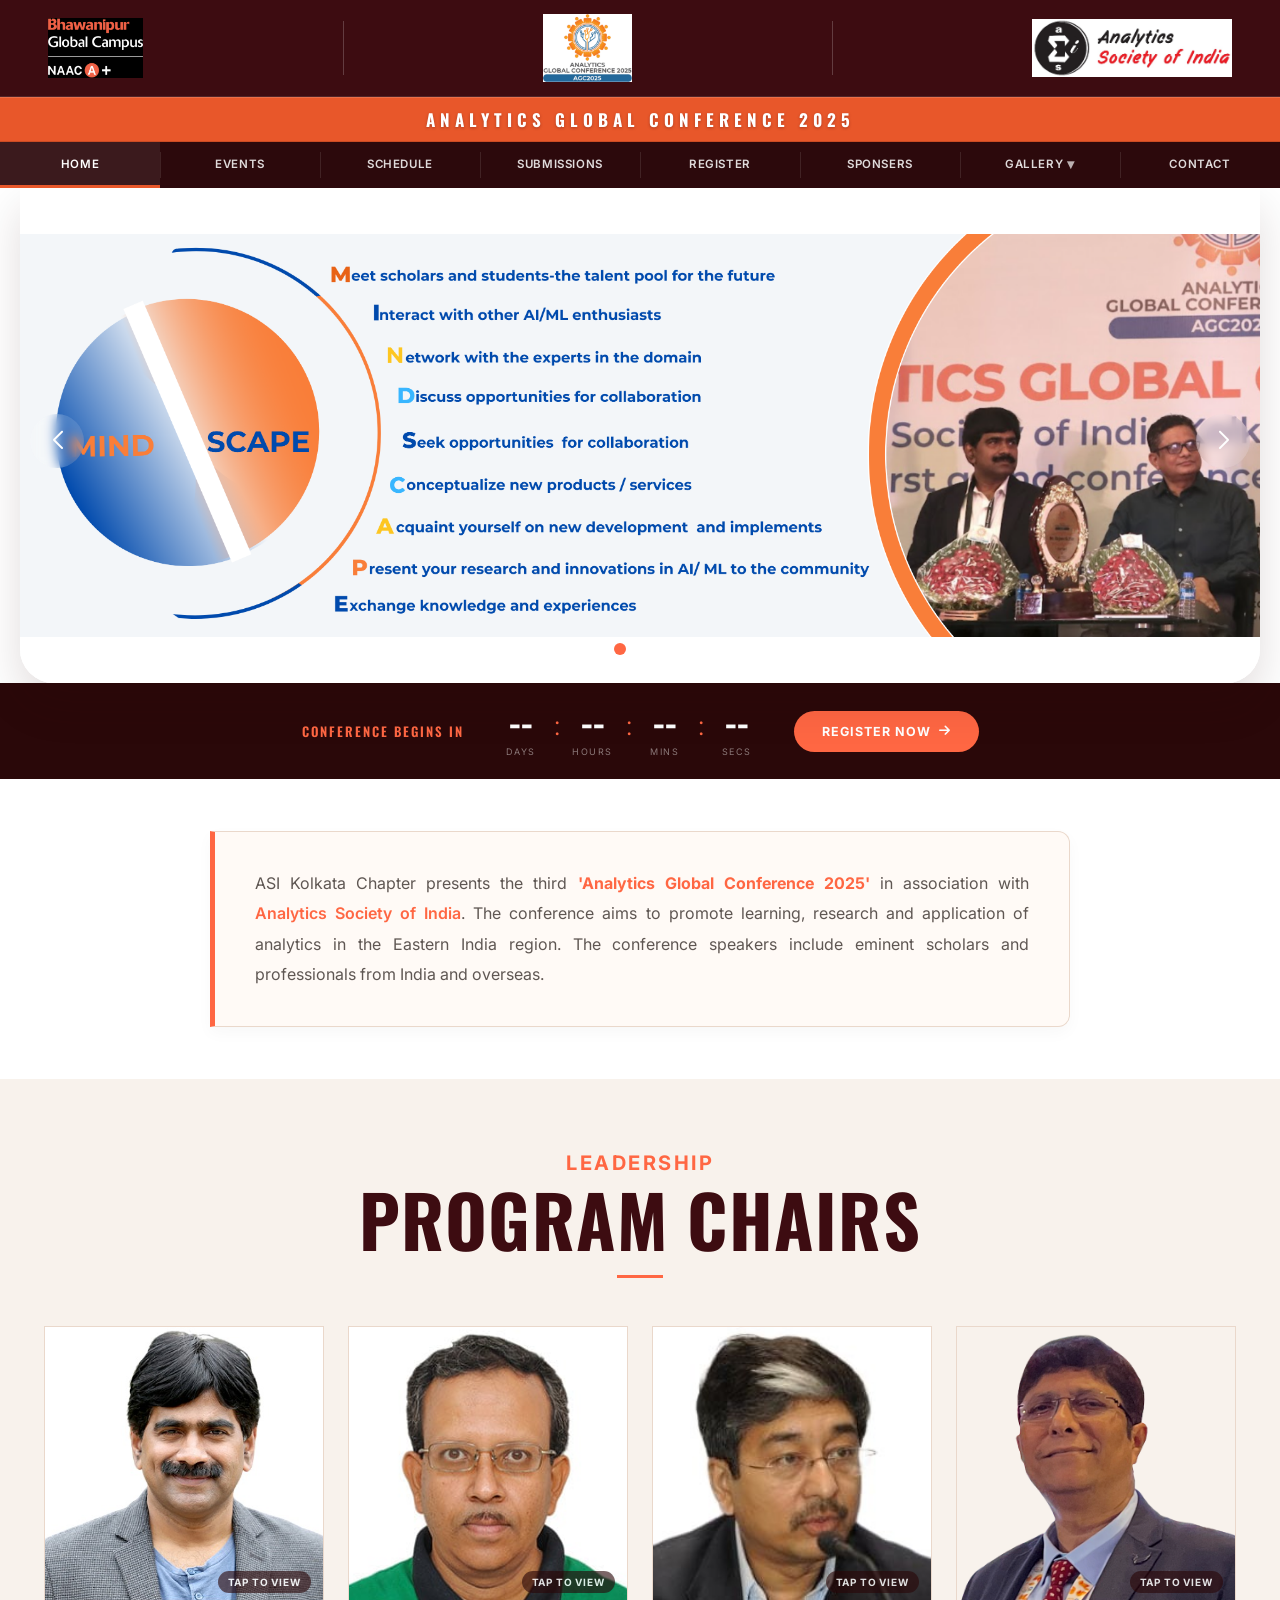
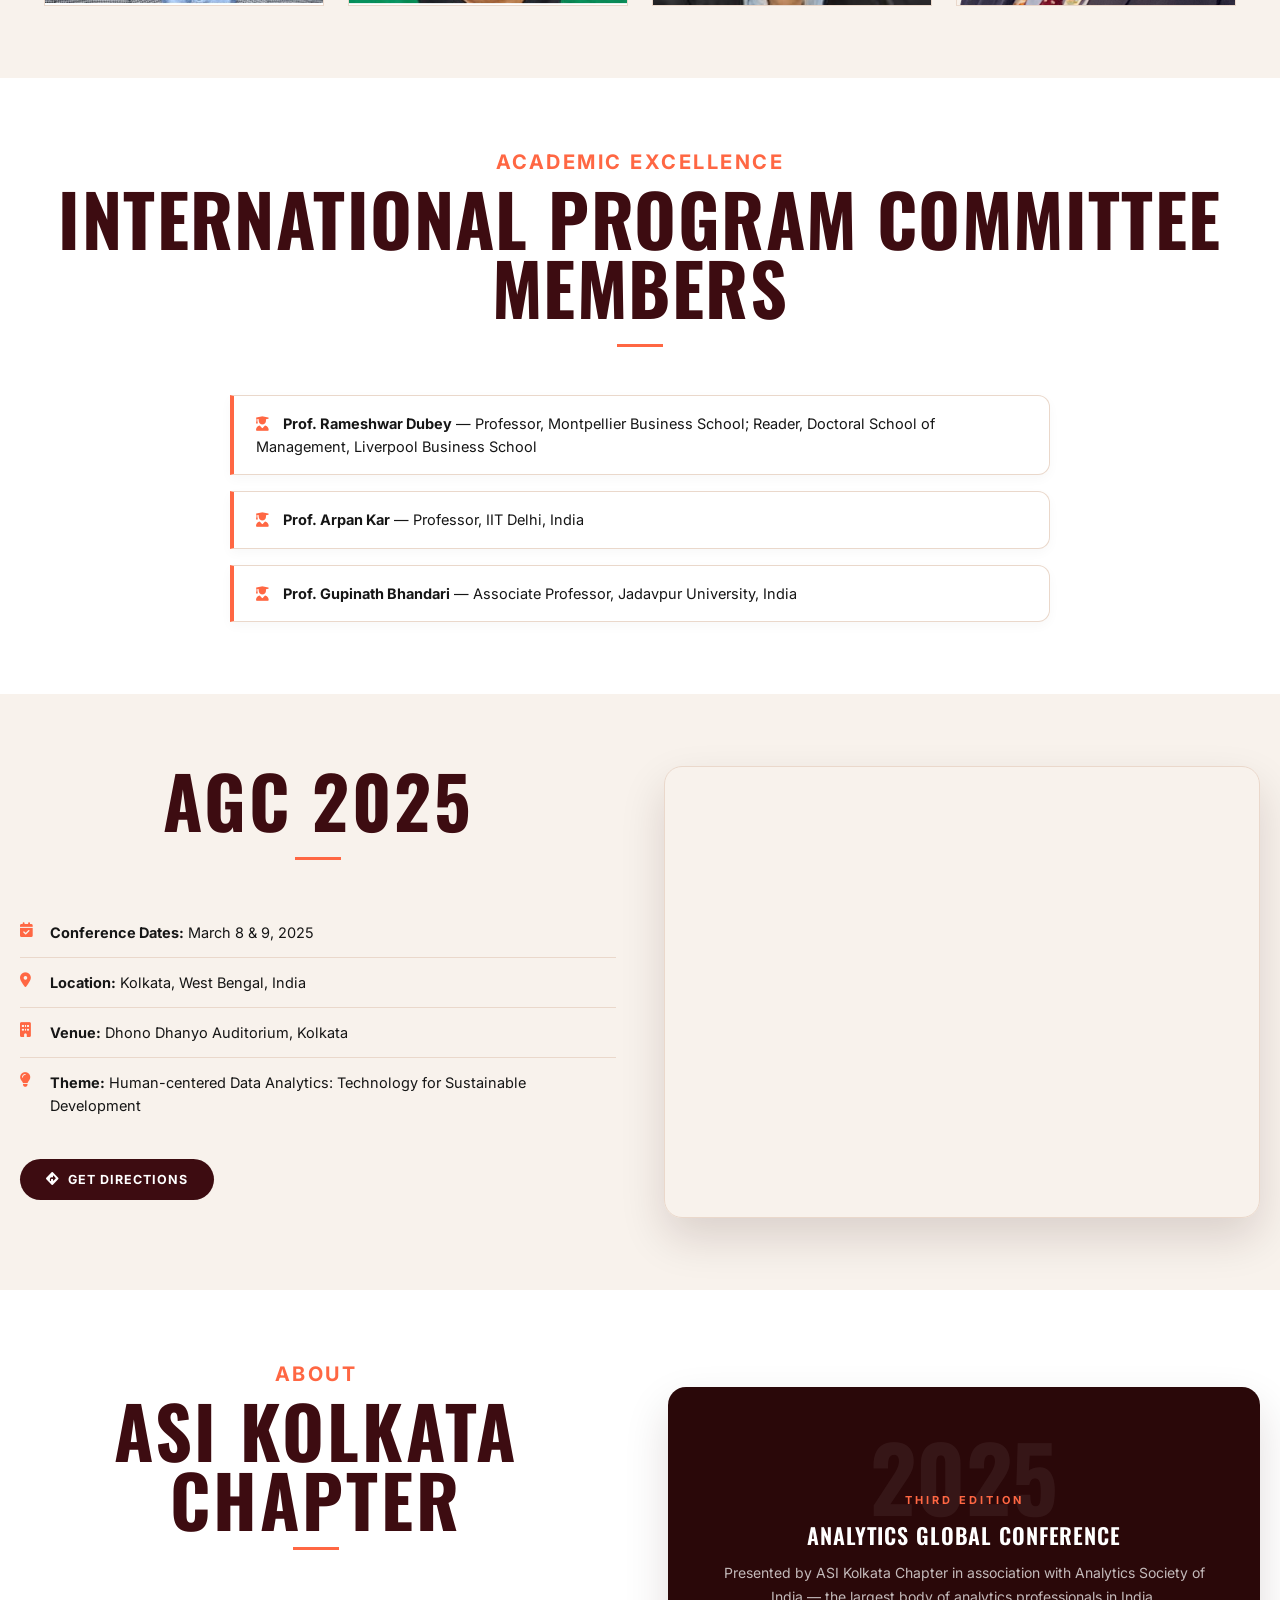
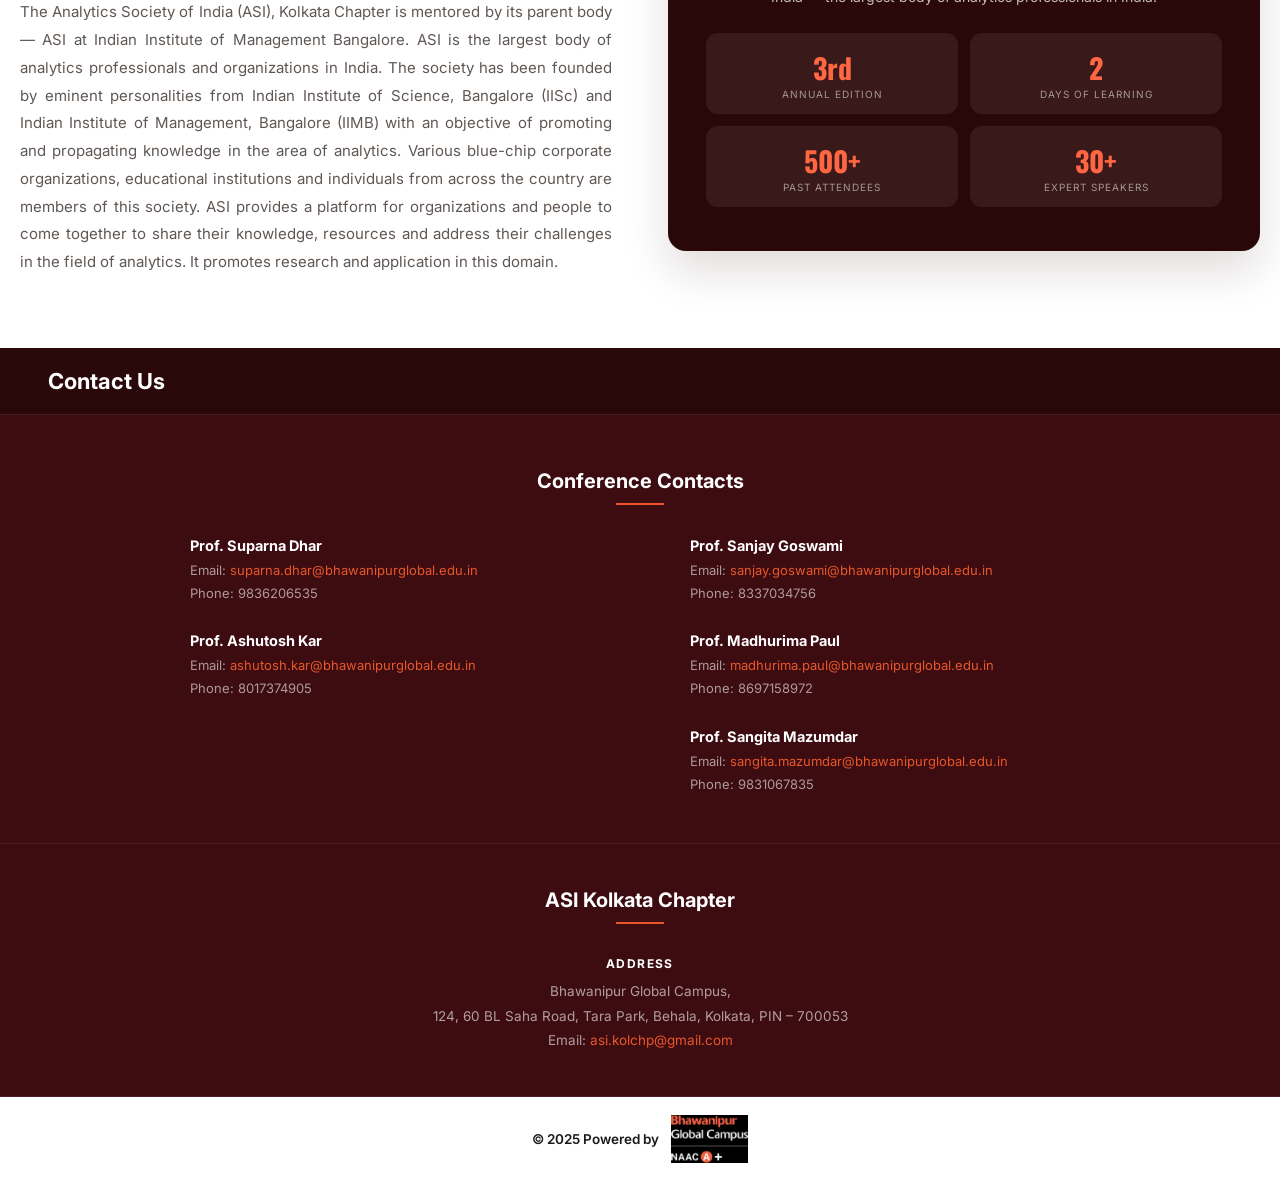
==== index.html @ 0f38cb5d "upload" ====
<!DOCTYPE html>
<html lang="en">

<head>
  <meta charset="UTF-8" />
  <meta name="viewport" content="width=device-width, initial-scale=1.0" />
  <meta name="description"
    content="Join us at the AGC 2025 conference to learn about the latest advancements in analytics and artificial intelligence, big data, machine learning and data science." />
  <meta name="keywords"
    content="AGC, agc, AGC 2025, Analytics, ASI, Big Data, Machine Learning, Data Science, predictive modelling, deep learning, natural language processing" />
  <title>ANALYTICS GLOBAL CONFERENCE 2025</title>

  <!-- Fonts: Inter + Oswald (matching Schedule page exactly) -->
  <link rel="preconnect" href="https://fonts.googleapis.com">
  <link rel="preconnect" href="https://fonts.gstatic.com" crossorigin>
  <link
    href="https://fonts.googleapis.com/css2?family=Oswald:wght@400;500;600;700&family=Inter:wght@400;500;600;700;800&display=swap"
    rel="stylesheet" />
  <link rel="stylesheet" href="https://cdnjs.cloudflare.com/ajax/libs/font-awesome/6.5.0/css/all.min.css" />

  <!-- Swiper CSS (required for banner) -->
  <link rel="stylesheet" href="https://cdn.jsdelivr.net/npm/swiper@8/swiper-bundle.min.css">

  <!-- Swiper JS (required for banner — loaded in <head> so it's ready before inline script) -->
  <script src="https://cdn.jsdelivr.net/npm/swiper@8/swiper-bundle.min.js"></script>

  <link rel="shortcut icon" href="/media/favicon.png" type="image/x-icon">
  <link rel="stylesheet" href="/css/index.css" />

</head>

<body>

  <!-- Header loaded dynamically -->
  <div id="header"></div>

  <! -- Banner loaded dynamically -->
  <div id="banner"></div>


  <!-- ══════════════ COUNTDOWN ══════════════ -->
  <div class="countdown-bar">
    <div class="container countdown-inner">
      <span class="cnt-lbl">Conference Begins In</span>
      <div class="cnt-units">
        <div class="cnt-u"><span class="cnt-n" id="cdD">--</span><span class="cnt-ul">Days</span></div>
        <span class="cnt-c">:</span>
        <div class="cnt-u"><span class="cnt-n" id="cdH">--</span><span class="cnt-ul">Hours</span></div>
        <span class="cnt-c">:</span>
        <div class="cnt-u"><span class="cnt-n" id="cdM">--</span><span class="cnt-ul">Mins</span></div>
        <span class="cnt-c">:</span>
        <div class="cnt-u"><span class="cnt-n" id="cdS">--</span><span class="cnt-ul">Secs</span></div>
      </div>
      <a href="/register.html" class="btn-fill">Register Now <i class="fas fa-arrow-right"></i></a>
    </div>
  </div>

  <!-- ══════════════ INTRO TEXT ══════════════ -->
  <section class="intro-section">
    <div class="container">
      <p class="intro-text">
        ASI Kolkata Chapter presents the third
        <b>'Analytics Global Conference 2025'</b> in association with
        <a href="https://asikol.nshm.com/">Analytics Society of India</a>.
        The conference aims to promote learning, research and application of analytics in the Eastern India region.
        The conference speakers include eminent scholars and professionals from India and overseas.
      </p>
    </div>
  </section>

  <!-- ══════════════ PROGRAM CHAIRS ══════════════ -->
  <section class="section section-alt">
    <div class="container">
      <div class="sec-hd" style="text-align: center;">
        <span class="kicker">Leadership</span>
        <h2 class="sec-title">Program Chairs</h2>
        <div class="sec-rule" style="position: center;"></div>
      </div>
      <div class="chairs-grid">


        <!-- Card 1 -->
        <div class="chair-card" onclick="this.classList.toggle('flipped')">
          <div class="chair-inner">
            <div class="chair-front">
              <img src="/media/profdinesh.jpg" alt="Prof. Dinesh Kumar"
                onerror="this.style.display='none';this.nextElementSibling.style.display='flex';">
              <div class="chair-ph" style="display:none;"><i class="fas fa-user-tie"></i></div>
              <span class="flip-hint">Tap to view</span>
            </div>
            <div class="chair-back">
              <div class="chair-icon"><i class="fas fa-user-tie"></i></div>
              <h4>Prof. Dinesh Kumar</h4>
              <div class="chair-divider"></div>
              <p>Professor, Decision Sciences<br>Dean, Faculty<br>Chairperson, Data Centre and Analytics Lab<br>IIM Bangalore</p>
            </div>
          </div>
        </div>

        <!-- Card 2 -->
        <div class="chair-card" onclick="this.classList.toggle('flipped')">
          <div class="chair-inner">
            <div class="chair-front">
              <img src="/media/indranil.png" alt="Prof. Indranil Bose"
                onerror="this.style.display='none';this.nextElementSibling.style.display='flex';">
              <div class="chair-ph" style="display:none;"><i class="fas fa-user-tie"></i></div>
              <span class="flip-hint">Tap to view</span>
            </div>
            <div class="chair-back">
              <div class="chair-icon"><i class="fas fa-user-tie"></i></div>
              <h4>Prof. Indranil Bose</h4>
              <div class="chair-divider"></div>
              <p>Distinguished Professor<br>NEOMA Business School, France</p>
            </div>
          </div>
        </div>

        <!-- Card 3 -->
        <div class="chair-card" onclick="this.classList.toggle('flipped')">
          <div class="chair-inner">
            <div class="chair-front">
              <img src="/media/ambarish.jpg" alt="Mr. Ambarish Dasgupta"
                onerror="this.style.display='none';this.nextElementSibling.style.display='flex';">
              <div class="chair-ph" style="display:none;"><i class="fas fa-user-tie"></i></div>
              <span class="flip-hint">Tap to view</span>
            </div>
            <div class="chair-back">
              <div class="chair-icon"><i class="fas fa-user-tie"></i></div>
              <h4>Mr. Ambarish Dasgupta</h4>
              <div class="chair-divider"></div>
              <p>Senior Partner<br>Intueri Consulting LLP., Protiviti Global</p>
            </div>
          </div>
        </div>

        <!-- Card 4 -->
        <div class="chair-card" onclick="this.classList.toggle('flipped')">
          <div class="chair-inner">
            <div class="chair-front">
              <img src="/media/Deepankar Sinha.png" alt="Prof. Deepankar Sinha"
                onerror="this.style.display='none';this.nextElementSibling.style.display='flex';">
              <div class="chair-ph" style="display:none;"><i class="fas fa-user-tie"></i></div>
              <span class="flip-hint">Tap to view</span>
            </div>
            <div class="chair-back">
              <div class="chair-icon"><i class="fas fa-user-tie"></i></div>
              <h4>Prof. Deepankar Sinha</h4>
              <div class="chair-divider"></div>
              <p>Professor &amp; Head – Research Division<br>IIFT Kolkata</p>
            </div>
          </div>
        </div>

      </div>
    </div>
  </section>

  <!-- ══════════════ INTERNATIONAL PROGRAM COMMITTEE ══════════════ -->
  <section class="section">
    <div class="container">
      <div class="sec-hd">
        <span class="kicker">Academic Excellence</span>
        <h2 class="sec-title">International Program Committee Members</h2>
        <div class="sec-rule"></div>
      </div>
      <ul class="ipc-list">
        <li>
          <i class="fas fa-user-graduate"></i>
          <strong>Prof. Rameshwar Dubey</strong> — Professor, Montpellier Business School; Reader, Doctoral School of Management, Liverpool Business School
        </li>
        <li>
          <i class="fas fa-user-graduate"></i>
          <strong>Prof. Arpan Kar</strong> — Professor, IIT Delhi, India
        </li>
        <li>
          <i class="fas fa-user-graduate"></i>
          <strong>Prof. Gupinath Bhandari</strong> — Associate Professor, Jadavpur University, India
        </li>
      </ul>
    </div>
  </section>

  <!-- ══════════════ MAP + CONFERENCE INFO ══════════════ -->
  <section class="section section-alt">
    <div class="container">
      <div class="map-grid">

        <div class="conf-info">
  <div class="sec-hd" style="text-align: center;"> <!-- Added alignment to keep it consistent with your layout -->
    <h2 class="sec-title">AGC 2025</h2>
    <div class="sec-rule" style="position: center;"></div>
  </div>
          <ul class="conf-list">
            <li><i class="fas fa-calendar-check"></i><span><strong>Conference Dates:</strong> March 8 &amp; 9,
                2025</span></li>
            <li><i class="fas fa-map-marker-alt"></i><span><strong>Location:</strong> Kolkata, West Bengal, India</span>
            </li>
            <li><i class="fas fa-building"></i><span><strong>Venue:</strong> Dhono Dhanyo Auditorium, Kolkata</span>
            </li>
            <li><i class="fas fa-lightbulb"></i><span><strong>Theme:</strong> Human-centered Data Analytics: Technology for Sustainable Development</span></li>
          </ul>
          <a href="https://maps.app.goo.gl/ASrFbNMYp3K8jHWT7" target="_blank" class="btn-dir">
            <i class="fas fa-directions"></i> Get Directions
          </a>
        </div>

        <div class="map-embed">
          <iframe
            src="https://www.google.com/maps/embed?pb=!1m18!1m12!1m3!1d3685.30360631617!2d88.33672057501474!3d22.530296934519924!2m3!1f0!2f0!3f0!3m2!1i1024!2i768!4f13.1!3m3!1m2!1s0x3a027746475abbcd%3A0x97ab4cf0c716e313!2sDhono%20Dhanyo%20Auditorium!5e0!3m2!1sen!2sin!4v1737828121809!5m2!1sen!2sin"
            allowfullscreen="" loading="lazy" referrerpolicy="no-referrer-when-downgrade"></iframe>
        </div>

      </div>
    </div>
  </section>

  <!-- ══════════════ ABOUT ASI KOLKATA CHAPTER ══════════════ -->
  <section class="section">
    <div class="container">
      <div class="about-grid">

        <div class="about-txt">
          <div class="sec-hd" style="text-align: center;">
  <span class="kicker">About</span>
  <h2 class="sec-title">ASI Kolkata Chapter</h2>
  <div class="sec-rule" style="position: center;"></div>
</div>
          <p>
            The Analytics Society of India (ASI), Kolkata Chapter is mentored by its parent body — ASI at Indian
            Institute of Management Bangalore. ASI is the largest body of analytics professionals and organizations
            in India. The society has been founded by eminent personalities from Indian Institute of Science,
            Bangalore (IISc) and Indian Institute of Management, Bangalore (IIMB) with an objective of promoting
            and propagating knowledge in the area of analytics. Various blue-chip corporate organizations,
            educational institutions and individuals from across the country are members of this society. ASI
            provides a platform for organizations and people to come together to share their knowledge, resources
            and address their challenges in the field of analytics. It promotes research and application in
            this domain.
          </p>
        </div>

        <div class="about-visual">
          <div class="av-year">2025</div>
          <span class="av-tag">Third Edition</span>
          <h3>Analytics Global Conference</h3>
          <p>Presented by ASI Kolkata Chapter in association with Analytics Society of India — the largest body of
            analytics professionals in India.</p>
          <div class="stats2">
            <div class="stat">
              <div class="sn">3rd</div>
              <div class="sl">Annual Edition</div>
            </div>
            <div class="stat">
              <div class="sn">2</div>
              <div class="sl">Days of Learning</div>
            </div>
            <div class="stat">
              <div class="sn">500+</div>
              <div class="sl">Past Attendees</div>
            </div>
            <div class="stat">
              <div class="sn">30+</div>
              <div class="sl">Expert Speakers</div>
            </div>
          </div>
        </div>

      </div>
    </div>
  </section>

  <!-- Footer loaded dynamically -->
  <div id="footer"></div>

  <!-- ══════════════ JS ══════════════ -->
  <script src="/js/loadcomponent.js"></script>
  <script src="/js/index.js"></script>

</body>

</html>
---- css/index.css ----
/* ═══════════════════════════════════════
       DESIGN TOKENS — identical to schedule.css
    ═══════════════════════════════════════ */
    :root {
      --bgc-maroon: #3d0c11;
      --bgc-maroon-dark: #2a0809;
      --bgc-maroon-mid: #56111a;
      --bgc-orange: #ff6743;
      --bgc-orange-dark: #eb5731;
      --bgc-cream: #f8f2ec;
      --bgc-surface: #fffaf6;
      --bgc-border: #ead8cb;
      --text-main: #161616;
      --text-soft: #5f5753;
      --shadow-soft: 0 20px 45px rgba(42, 8, 9, 0.14);
      --radius-lg: 28px;
      --radius-md: 18px;
      --radius-sm: 12px;
      --container: 1240px;
    }

    /* ═══════════════════════════════════════
       RESET / BASE
    ═══════════════════════════════════════ */
    *,
    *::before,
    *::after {
      margin: 0;
      padding: 0;
      box-sizing: border-box;
    }

    html {
      scroll-behavior: smooth;
    }

    body {
      font-family: 'Inter', sans-serif;
      color: var(--text-main);
      background:
        radial-gradient(circle at top left, rgba(255, 103, 67, 0.08), transparent 24%),
        linear-gradient(180deg, #fff 0%, #fffaf6 100%);
      overflow-x: hidden;
    }

    img {
      max-width: 100%;
      display: block;
    }

    a {
      text-decoration: none;
      color: inherit;
    }

    /* ═══════════════════════════════════════
       LAYOUT
    ═══════════════════════════════════════ */
    .container {
      width: min(100% - 32px, var(--container));
      margin: 0 auto;
    }

    /* Section wrapper */
    .section {
      padding: 72px 0;
    }

    .section-alt {
      background: var(--bgc-cream);
    }

    /* Section header (matches schedule "venue-header-box" spirit) */
    .sec-hd {
      text-align: center;
      margin-bottom: 48px;
    }

    .kicker {
      display: inline-block;
      font-size: 20px;
      font-weight: 700;
      font-family: 'Inter', sans-serif;
      text-transform: uppercase;
      letter-spacing: 2.5px;
      color: var(--bgc-orange);
      margin-bottom: 10px;
    }

    .sec-title {
  font-family: 'Oswald', sans-serif;
  font-size: clamp(2.8rem, 5.6vw, 5rem);
  font-weight: 700;
  color: var(--bgc-maroon);
  text-transform: uppercase;
  letter-spacing: 0.02em;
  line-height: 0.96;
  margin-bottom: 22px;
}


    .sec-rule {
      width: 46px;
      height: 3px;
      background: var(--bgc-orange);
      margin: 0 auto 16px;
    }

    .sec-desc {
      font-size: 15.5px;
      color: var(--text-soft);
      max-width: 660px;
      margin: 0 auto;
      line-height: 1.75;
    }

    /* ═══════════════════════════════════════
       HERO SLIDER
    ═══════════════════════════════════════ */
    .hero-section {
      position: relative;
      overflow: hidden;
    }

    .slides-wrap {
      display: flex;
      transition: transform .65s cubic-bezier(.4, 0, .2, 1);
    }

    .slide {
      min-width: 100%;
      position: relative;
      overflow: hidden;
    }

    .slide img.slide-img {
      width: 100%;
      height: auto;
      aspect-ratio: 16 / 7;
      object-fit: contain;
      background: #000;
      display: block;
    }

    .sl-btn {
      position: absolute;
      top: 50%;
      transform: translateY(-50%);
      background: rgba(42, 8, 9, .80);
      color: #fff;
      border: none;
      width: 48px;
      height: 48px;
      font-size: 18px;
      cursor: pointer;
      z-index: 10;
      transition: background .18s;
      display: flex;
      align-items: center;
      justify-content: center;
      border-radius: 6px;
    }

    .sl-btn:hover {
      background: var(--bgc-orange);
    }

    .sl-btn.prev {
      left: 20px;
    }

    .sl-btn.next {
      right: 20px;
    }

    .sl-dots {
      position: absolute;
      bottom: 18px;
      left: 50%;
      transform: translateX(-50%);
      display: flex;
      gap: 8px;
      z-index: 5;
    }

    .dot {
      width: 8px;
      height: 8px;
      background: rgba(255, 255, 255, .42);
      cursor: pointer;
      transition: background .2s, width .25s;
      border-radius: 99px;
    }

    .dot.active {
      background: var(--bgc-orange);
      width: 24px;
    }

    /* ═══════════════════════════════════════
       COUNTDOWN BAR
    ═══════════════════════════════════════ */
    .countdown-bar {
      background: var(--bgc-maroon-dark);
      padding: 20px 0;
    }

    .countdown-inner {
      display: flex;
      align-items: center;
      justify-content: center;
      gap: 28px;
      flex-wrap: wrap;
    }

    .cnt-lbl {
      font-family: 'Oswald', sans-serif;
      font-size: 13px;
      font-weight: 600;
      text-transform: uppercase;
      letter-spacing: 2px;
      color: var(--bgc-orange);
    }

    .cnt-units {
      display: flex;
      align-items: center;
      gap: 4px;
    }

    .cnt-u {
      text-align: center;
      min-width: 58px;
    }

    .cnt-n {
      display: block;
      font-family: 'Oswald', sans-serif;
      font-size: 36px;
      font-weight: 700;
      color: #fff;
      line-height: 1;
    }

    .cnt-ul {
      font-size: 9px;
      text-transform: uppercase;
      letter-spacing: 1.5px;
      color: rgba(255, 255, 255, .45);
    }

    .cnt-c {
      font-size: 28px;
      color: var(--bgc-orange);
      font-weight: 300;
      padding-bottom: 12px;
    }

    .btn-fill {
      background: var(--bgc-orange);
      color: #fff;
      padding: 13px 28px;
      font-family: 'Inter', sans-serif;
      font-size: 12.5px;
      font-weight: 700;
      text-transform: uppercase;
      letter-spacing: 1px;
      display: inline-flex;
      align-items: center;
      gap: 8px;
      border-radius: 99px;
      transition: background .2s, transform .2s;
    }

    .btn-fill:hover {
      background: var(--bgc-orange-dark);
      transform: translateY(-2px);
    }

    /* ═══════════════════════════════════════
       INTRO TEXT
    ═══════════════════════════════════════ */
    .intro-section {
      padding: 52px 0;
    }

    .intro-text {
      font-size: 16px;
      color: var(--text-soft);
      line-height: 1.9;
      text-align: justify;
      max-width: 860px;
      margin: 0 auto;
      padding: 36px 40px;
      background: var(--bgc-surface);
      border: 1px solid var(--bgc-border);
      border-left: 5px solid var(--bgc-orange);
      border-radius: 0 var(--radius-sm) var(--radius-sm) 0;
      box-shadow: 0 6px 16px rgba(0, 0, 0, 0.03);
    }

    .intro-text b {
      color: var(--bgc-orange);
    }

    .intro-text a {
      color: var(--bgc-orange);
      font-weight: 600;
    }

    .intro-text a:hover {
      text-decoration: underline;
    }

     /* ═══════════════════════════════════════
       PROGRAM CHAIRS — FLIP CARDS
    ═══════════════════════════════════════ */
    .chairs-grid {
      display: flex;
      flex-wrap: wrap;
      justify-content: center;
      gap: 24px;
    }

    .chair-card {
      width: 280px;
      flex-shrink: 0;
    perspective: 1000px;
    aspect-ratio: 1 / 1;
    cursor: pointer;
}

.chair-inner {
    position: relative;
    width: 100%;
    height: 100%;
    transform-style: preserve-3d;
    transition: transform 0.6s cubic-bezier(0.4, 0, 0.2, 1);
}

    .chair-card:hover .chair-inner,
.chair-card.flipped .chair-inner {
    transform: rotateY(180deg);
}

.chair-front,
.chair-back {
    position: absolute;
    inset: 0;
    backface-visibility: hidden;
    -webkit-backface-visibility: hidden;
    overflow: hidden;
}

    .chair-front {
    background: var(--bgc-cream);
    border: 1px solid var(--bgc-border);
}

.chair-front img {
    width: 100%;
    height: 100%;
    object-fit: cover;
    object-position: top;
    display: block;
}

.chair-front .chair-ph {
    width: 100%;
    height: 100%;
    display: flex;
    align-items: center;
    justify-content: center;
    font-size: 64px;
    color: var(--bgc-orange);
}

    .flip-hint {
    position: absolute;
    bottom: 12px;
    right: 12px;
    background: rgba(42, 8, 9, 0.72);
    color: #fff;
    font-size: 10px;
    font-weight: 700;
    text-transform: uppercase;
    letter-spacing: 0.08em;
    padding: 5px 10px;
    border-radius: 99px;
    pointer-events: none;
    opacity: 0.85;
}

.chair-back {
    background: var(--bgc-maroon-dark);
    transform: rotateY(180deg);
    display: flex;
    flex-direction: column;
    align-items: center;
    justify-content: center;
    padding: 28px 22px;
    text-align: center;
    border: 1px solid var(--bgc-maroon-mid);
}

.chair-back::before {
    content: '';
    position: absolute;
    top: 0;
    left: 0;
    right: 0;
    height: 4px;
    background: var(--bgc-orange);
    border-radius: 0;
    display: none;
}

.chair-back .chair-icon {
    width: 56px;
    height: 56px;
    border-radius: 50%;
    background: rgba(255, 103, 67, 0.15);
    border: 2px solid var(--bgc-orange);
    display: none;
    align-items: center;
    justify-content: center;
    font-size: 22px;
    color: var(--bgc-orange);
    margin-bottom: 16px;
    flex-shrink: 0;
}

    .chair-back h4 {
    font-family: 'Inter', sans-serif;
    font-size: 19px;
    font-weight: 700;
    color: #ffffff;
    text-transform: none;
    letter-spacing: 0;
    line-height: 1.3;
    margin-bottom: 10px;
}

.chair-back p {
    font-size: 13px;
    color: var(--bgc-orange);
    line-height: 1.6;
}

.chair-back .chair-divider {
    width: 36px;
    height: 2px;
    background: var(--bgc-orange);
    border-radius: 99px;
    margin: 10px auto;
    display: none;
}

.chair-card.flipped .chair-inner {
    transform: rotateY(180deg);
}

    /* ═══════════════════════════════════════
       INTERNATIONAL PROGRAM COMMITTEE
    ═══════════════════════════════════════ */
    .ipc-list {
      list-style: none;
      max-width: 820px;
      margin: 0 auto;
      display: flex;
      flex-direction: column;
      gap: 16px;
    }

    .ipc-list li {
      background: #fff;
      border: 1px solid var(--bgc-border);
      border-left: 4px solid var(--bgc-orange);
      border-radius: 0 var(--radius-sm) var(--radius-sm) 0;
      padding: 16px 22px;
      font-size: 14.5px;
      color: var(--text-main);
      line-height: 1.6;
      box-shadow: 0 4px 12px rgba(0,0,0,0.03);
    }

    .ipc-list li i {
      color: var(--bgc-orange);
      margin-right: 10px;
    }

    /* ═══════════════════════════════════════
       MAP + CONFERENCE INFO
    ═══════════════════════════════════════ */
    .map-grid {
      display: grid;
      grid-template-columns: 1fr 1fr;
      gap: 48px;
      align-items: start;
    }

    .conf-info h2 {
      font-family: 'Oswald', sans-serif;
      font-weight: 700;
      color: var(--bgc-maroon);
      text-transform: uppercase;
      letter-spacing: 0.04em;
      margin-bottom: 22px;
    }

    .conf-list {
      list-style: none;
      margin-bottom: 28px;
    }

    .conf-list li {
      display: flex;
      gap: 14px;
      font-size: 14.5px;
      color: var(--text-main);
      padding: 13px 0;
      border-bottom: 1px solid var(--bgc-border);
      align-items: flex-start;
      line-height: 1.6;
    }

    .conf-list li:last-child {
      border-bottom: none;
    }

    .conf-list li i {
      color: var(--bgc-orange);
      width: 16px;
      margin-top: 2px;
      flex-shrink: 0;
    }

    .btn-dir {
      background: var(--bgc-maroon);
      color: #fff;
      display: inline-flex;
      align-items: center;
      gap: 8px;
      padding: 13px 26px;
      font-family: 'Inter', sans-serif;
      font-size: 12.5px;
      font-weight: 700;
      text-transform: uppercase;
      letter-spacing: 1px;
      border-radius: 99px;
      transition: background .2s, transform .2s;
    }

    .btn-dir:hover {
      background: var(--bgc-orange);
      transform: translateY(-2px);
    }

    .map-embed {
      border: 1px solid var(--bgc-border);
      border-radius: var(--radius-md);
      overflow: hidden;
      box-shadow: var(--shadow-soft);
    }

    .map-embed iframe {
      width: 100%;
      height: 450px;
      border: none;
      display: block;
    }

    /* ═══════════════════════════════════════
       ABOUT ASI
    ═══════════════════════════════════════ */
    .about-grid {
      display: grid;
      grid-template-columns: 1fr 1fr;
      gap: 56px;
      align-items: center;
    }

    .about-txt h2 {
      font-family: 'Oswald', sans-serif;
      font-weight: 700;
      color: var(--bgc-maroon);
      text-transform: uppercase;
      letter-spacing: 0.04em;
      margin-bottom: 14px;
    }

    .about-txt p {
      font-size: 15px;
      color: var(--text-soft);
      line-height: 1.85;
      text-align: justify;
    }

    /* Visual box: dark maroon, matches schedule "venue-title" language */
    .about-visual {
      background: var(--bgc-maroon-dark);
      padding: 44px 38px;
      text-align: center;
      color: #fff;
      border-radius: var(--radius-md);
      box-shadow: var(--shadow-soft);
    }

    .av-year {
      font-family: 'Oswald', sans-serif;
      font-size: 90px;
      font-weight: 700;
      color: rgba(255, 255, 255, .06);
      line-height: 1;
      margin-bottom: -28px;
    }

    .av-tag {
      font-size: 11px;
      text-transform: uppercase;
      letter-spacing: 3px;
      color: var(--bgc-orange);
      margin-bottom: 12px;
      display: block;
      font-weight: 700;
    }

    .about-visual h3 {
      font-family: 'Oswald', sans-serif;
      font-size: 22px;
      font-weight: 600;
      text-transform: uppercase;
      letter-spacing: 0.04em;
      margin-bottom: 10px;
    }

    .about-visual p {
      font-size: 14px;
      color: rgba(255, 255, 255, .72);
      line-height: 1.7;
    }

    .stats2 {
      display: grid;
      grid-template-columns: 1fr 1fr;
      gap: 12px;
      margin-top: 24px;
    }

    .stat {
      background: rgba(255, 255, 255, .07);
      padding: 14px;
      text-align: center;
      border-radius: var(--radius-sm);
    }

    .stat .sn {
      font-family: 'Oswald', sans-serif;
      font-size: 28px;
      font-weight: 700;
      color: var(--bgc-orange);
    }

    .stat .sl {
      font-size: 10px;
      text-transform: uppercase;
      letter-spacing: 1px;
      color: rgba(255, 255, 255, .55);
    }

    /* ═══════════════════════════════════════
       CONTACT
    ═══════════════════════════════════════ */
    .contact-grid {
      display: grid;
      grid-template-columns: 1fr 1fr;
      gap: 28px;
    }

    .con-box {
      background: #fff;
      border: 1px solid var(--bgc-border);
      border-radius: var(--radius-md);
      padding: 30px;
      box-shadow: 0 6px 16px rgba(0, 0, 0, 0.03);
      transition: box-shadow .25s, transform .25s;
    }

    .con-box:hover {
      box-shadow: 0 16px 32px rgba(255, 103, 67, .08);
      transform: translateY(-3px);
    }

    .con-box h3 {
      font-family: 'Oswald', sans-serif;
      font-size: 18px;
      font-weight: 600;
      color: var(--bgc-maroon);
      text-transform: uppercase;
      letter-spacing: 0.04em;
      margin-bottom: 20px;
      padding-bottom: 12px;
      border-bottom: 2px solid var(--bgc-orange);
    }

    .c-p {
      margin-bottom: 16px;
      padding-bottom: 16px;
      border-bottom: 1px solid var(--bgc-border);
    }

    .c-p:last-child {
      border-bottom: none;
      margin-bottom: 0;
      padding-bottom: 0;
    }

    .c-p h4 {
      font-size: 13px;
      font-weight: 700;
      color: var(--bgc-maroon);
      margin-bottom: 4px;
      text-transform: uppercase;
      letter-spacing: 0.05em;
    }

    .c-p a {
      display: flex;
      align-items: center;
      gap: 8px;
      font-size: 12.5px;
      color: var(--text-soft);
      line-height: 2;
    }

    .c-p a:hover {
      color: var(--bgc-orange);
    }

    .c-p a i {
      color: var(--bgc-orange);
      width: 13px;
      flex-shrink: 0;
    }

    .c-p span {
      display: flex;
      align-items: center;
      gap: 8px;
      font-size: 12.5px;
      color: var(--text-soft);
      line-height: 2;
    }

    .c-p span i {
      color: var(--bgc-orange);
      width: 13px;
      flex-shrink: 0;
    }

    .social-row {
      display: flex;
      gap: 10px;
      margin-top: 14px;
    }

    .soc-btn {
      width: 42px;
      height: 42px;
      border-radius: 99px;
      border: 1.5px solid var(--bgc-orange);
      display: flex;
      align-items: center;
      justify-content: center;
      color: var(--bgc-orange);
      font-size: 15px;
      transition: background .17s, color .17s;
    }

    .soc-btn:hover {
      background: var(--bgc-orange);
      color: #fff;
    }

    /* ═══════════════════════════════════════
       FLOATING CTA
    ═══════════════════════════════════════ */
    .floating-ctas {
      position: fixed;
      bottom: 0;
      right: 0;
      display: flex;
      z-index: 900;
    }

    .f-btn {
      display: flex;
      align-items: center;
      gap: 10px;
      padding: 14px 24px;
      font-family: 'Inter', sans-serif;
      font-size: 12px;
      font-weight: 700;
      text-transform: uppercase;
      letter-spacing: 1px;
      cursor: pointer;
      border: none;
    }

    .f-btn-reg {
      background: var(--bgc-orange);
      color: #fff;
      transition: background .17s;
    }

    .f-btn-reg:hover {
      background: var(--bgc-orange-dark);
    }

    .f-arrow {
      width: 26px;
      height: 26px;
      border: 1.5px solid currentColor;
      border-radius: 50%;
      display: flex;
      align-items: center;
      justify-content: center;
      font-size: 11px;
    }

    /* ═══════════════════════════════════════
       RESPONSIVE
    ═══════════════════════════════════════ */
    @media (max-width: 860px) {

      .map-grid,
      .about-grid,
      .contact-grid {
        grid-template-columns: 1fr;
      }

      .slide img.slide-img {
        height: 380px;
      }
    }

    @media (max-width: 600px) {
      .floating-ctas {
        display: none;
      }

      .slide img.slide-img {
        height: 260px;
      }

      .intro-text {
        padding: 24px 20px;
      }

      .countdown-inner {
        gap: 16px;
      }
    }

    @media (max-width: 480px) {
      .schedule-tabs {
        gap: 10px;
      }

      .cnt-n {
        font-size: 28px;
      }
    }
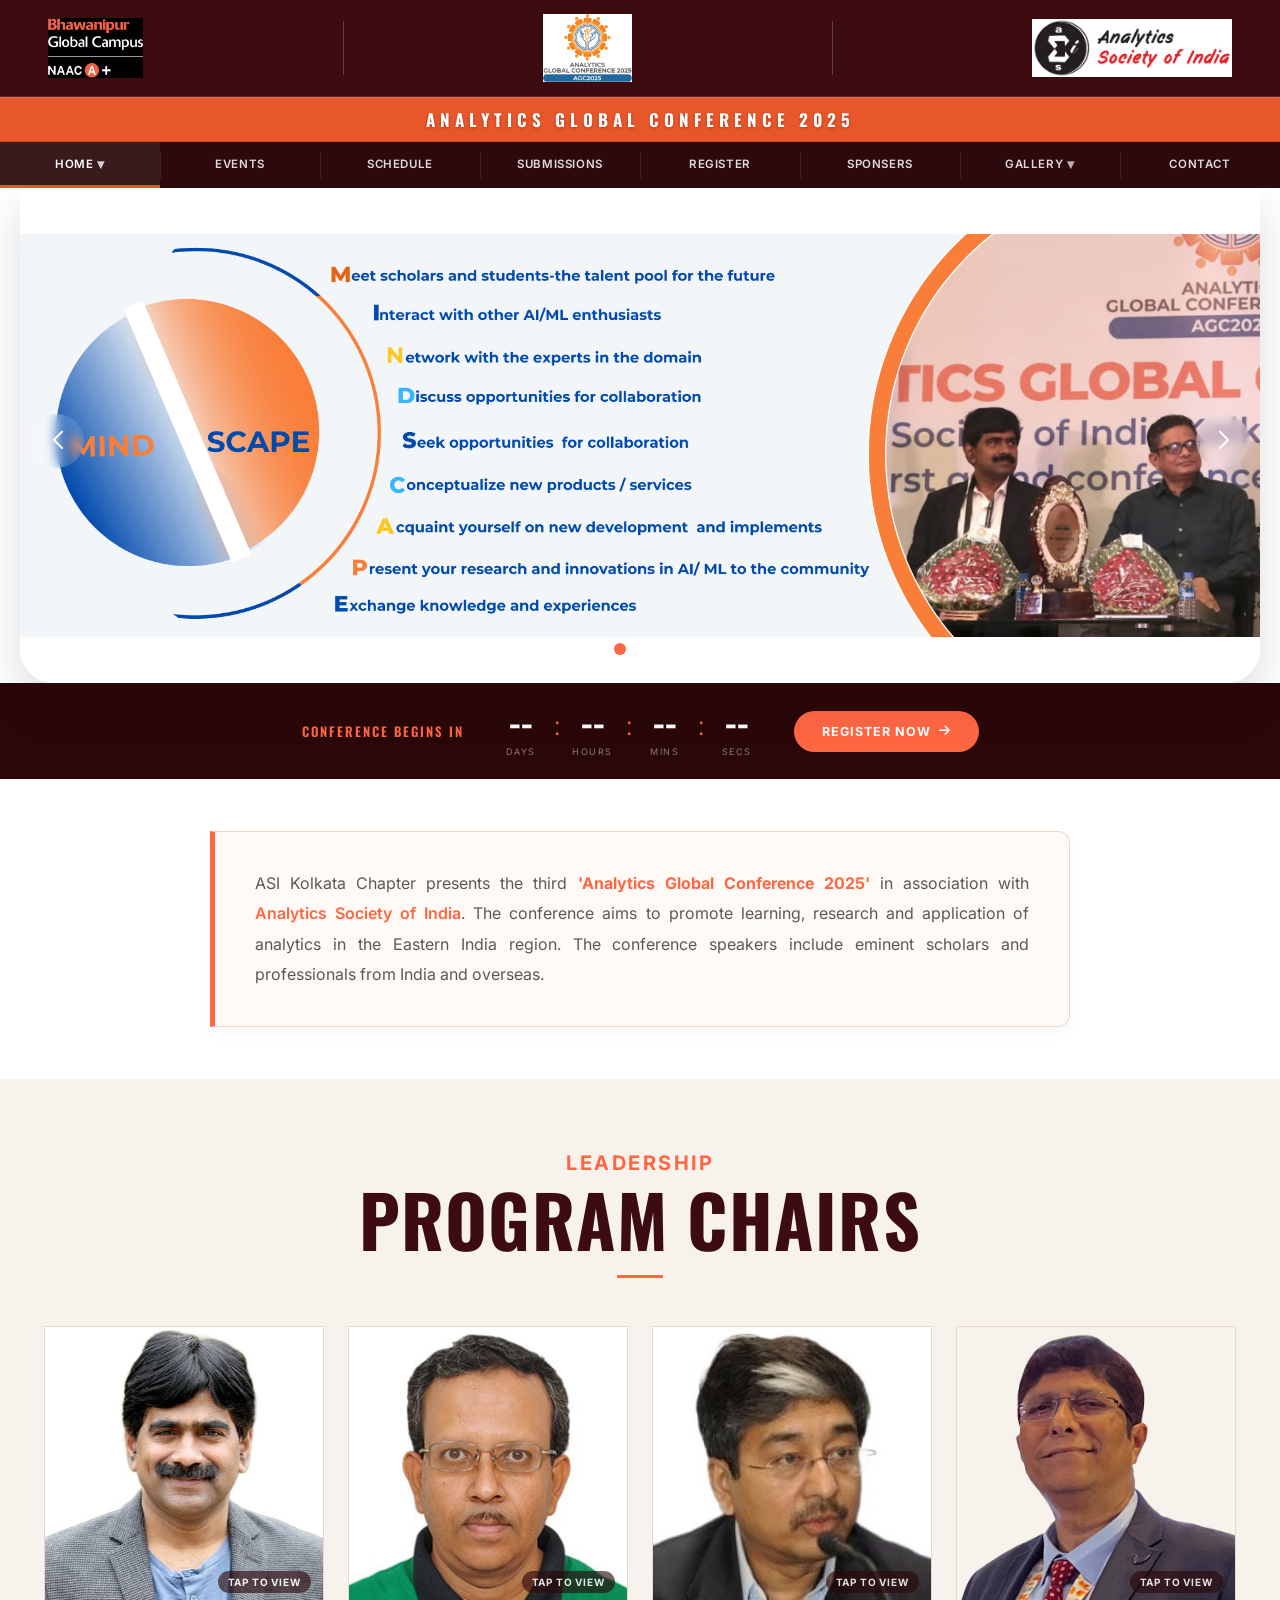
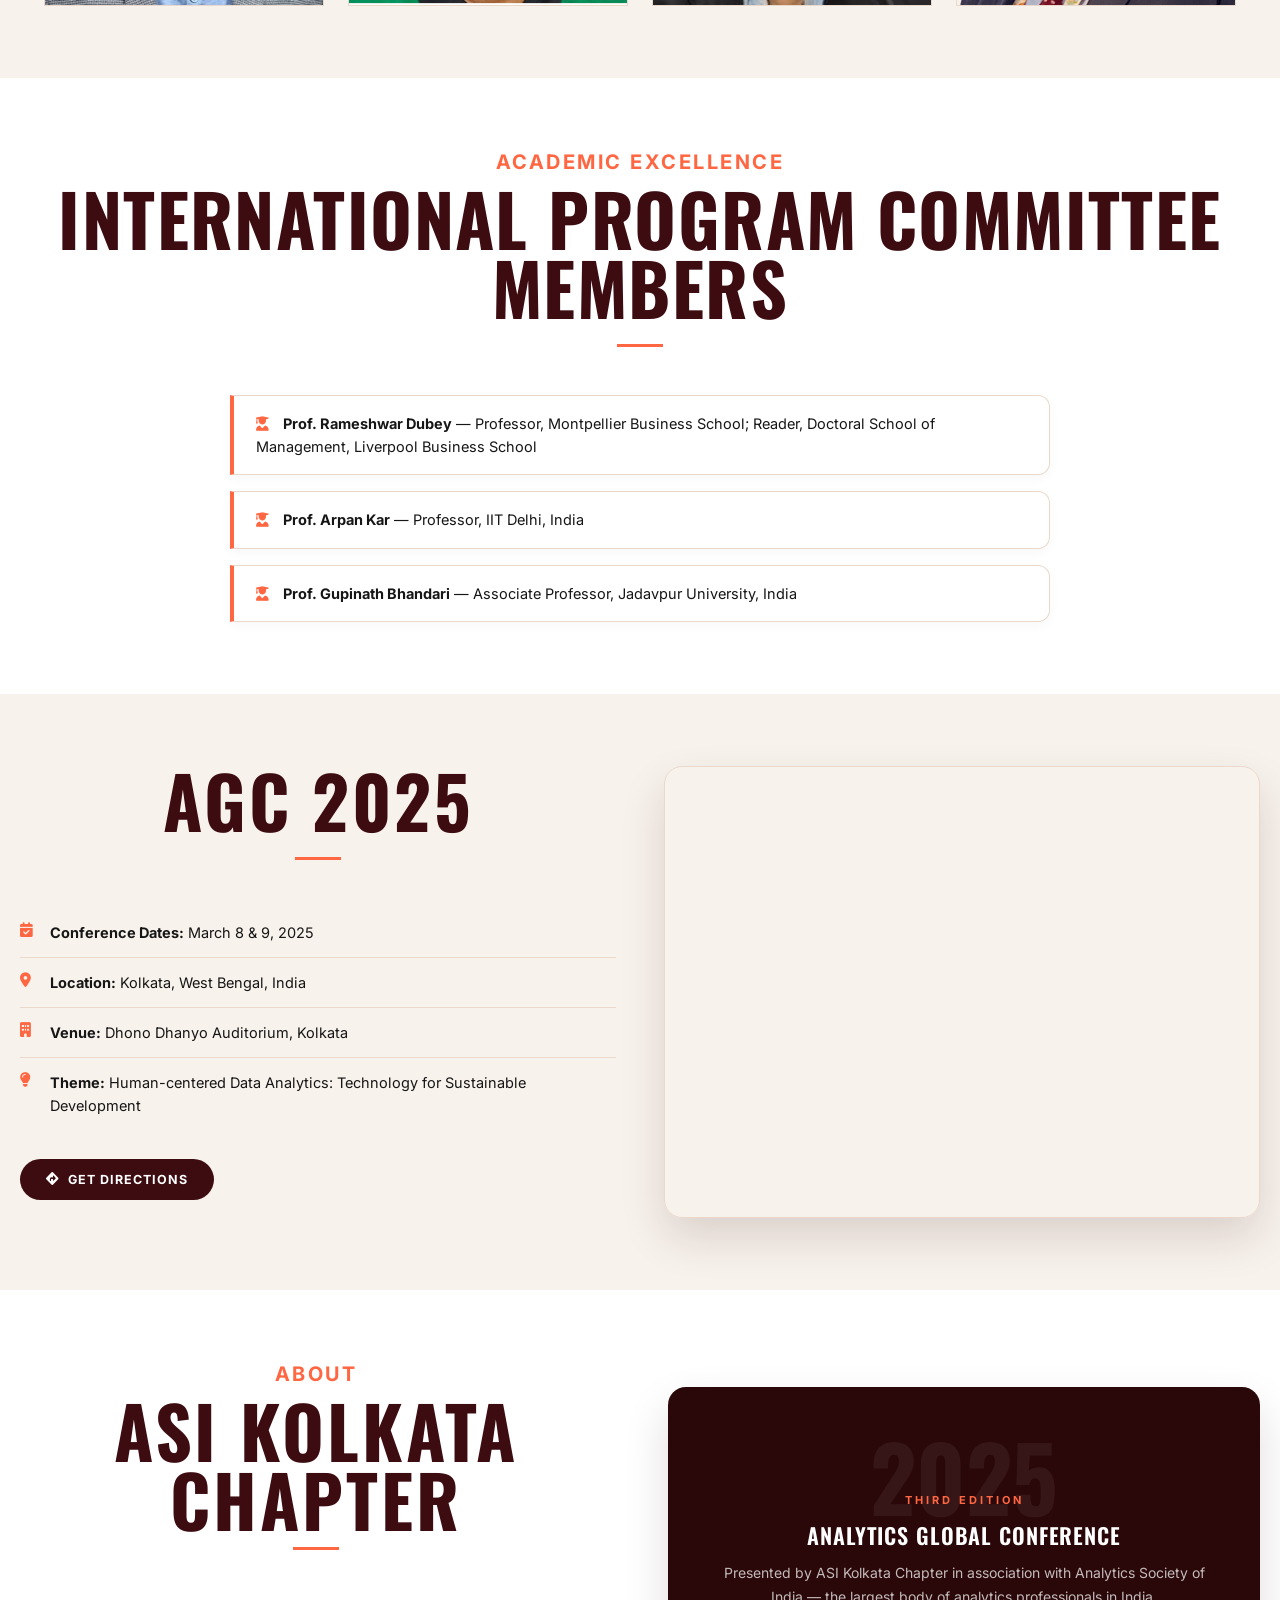
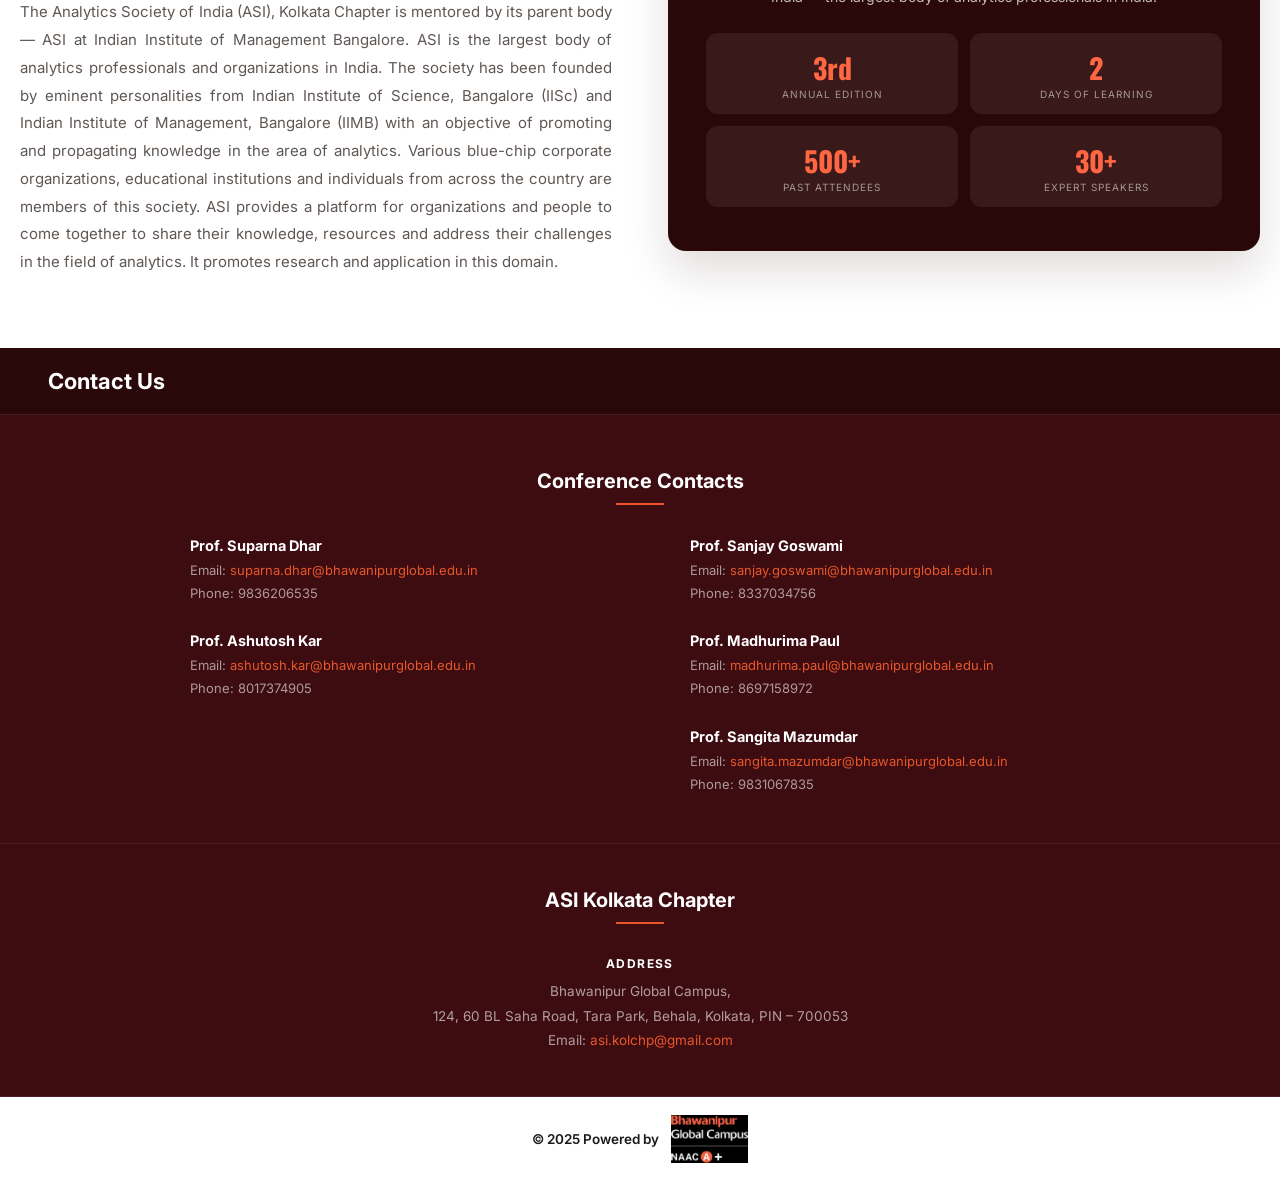
==== commit ccb5fe6b: "fixed" ====
--- a/index.html
+++ b/index.html
@@ -8,7 +8,7 @@
     content="Join us at the AGC 2025 conference to learn about the latest advancements in analytics and artificial intelligence, big data, machine learning and data science." />
   <meta name="keywords"
     content="AGC, agc, AGC 2025, Analytics, ASI, Big Data, Machine Learning, Data Science, predictive modelling, deep learning, natural language processing" />
-  <title>ANALYTICS GLOBAL CONFERENCE 2025</title>
+  <title>ANALYTICS GLOBAL CONFERENCE 2025 | Home</title>
 
   <!-- Fonts: Inter + Oswald (matching Schedule page exactly) -->
   <link rel="preconnect" href="https://fonts.googleapis.com">
@@ -83,7 +83,7 @@
         <div class="chair-card" onclick="this.classList.toggle('flipped')">
           <div class="chair-inner">
             <div class="chair-front">
-              <img src="/media/profdinesh.jpg" alt="Prof. Dinesh Kumar"
+              <img src="/media/profdinesh - Copy.jpg" alt="Prof. Dinesh Kumar"
                 onerror="this.style.display='none';this.nextElementSibling.style.display='flex';">
               <div class="chair-ph" style="display:none;"><i class="fas fa-user-tie"></i></div>
               <span class="flip-hint">Tap to view</span>
@@ -101,7 +101,7 @@
         <div class="chair-card" onclick="this.classList.toggle('flipped')">
           <div class="chair-inner">
             <div class="chair-front">
-              <img src="/media/indranil.png" alt="Prof. Indranil Bose"
+              <img src="/media/indranil - Copy.png" alt="Prof. Indranil Bose"
                 onerror="this.style.display='none';this.nextElementSibling.style.display='flex';">
               <div class="chair-ph" style="display:none;"><i class="fas fa-user-tie"></i></div>
               <span class="flip-hint">Tap to view</span>
@@ -119,7 +119,7 @@
         <div class="chair-card" onclick="this.classList.toggle('flipped')">
           <div class="chair-inner">
             <div class="chair-front">
-              <img src="/media/ambarish.jpg" alt="Mr. Ambarish Dasgupta"
+              <img src="/media/ambarish - Copy.jpg" alt="Mr. Ambarish Dasgupta"
                 onerror="this.style.display='none';this.nextElementSibling.style.display='flex';">
               <div class="chair-ph" style="display:none;"><i class="fas fa-user-tie"></i></div>
               <span class="flip-hint">Tap to view</span>
@@ -137,7 +137,7 @@
         <div class="chair-card" onclick="this.classList.toggle('flipped')">
           <div class="chair-inner">
             <div class="chair-front">
-              <img src="/media/Deepankar Sinha.png" alt="Prof. Deepankar Sinha"
+              <img src="/media/Deepankar Sinha - Copy.png" alt="Prof. Deepankar Sinha"
                 onerror="this.style.display='none';this.nextElementSibling.style.display='flex';">
               <div class="chair-ph" style="display:none;"><i class="fas fa-user-tie"></i></div>
               <span class="flip-hint">Tap to view</span>
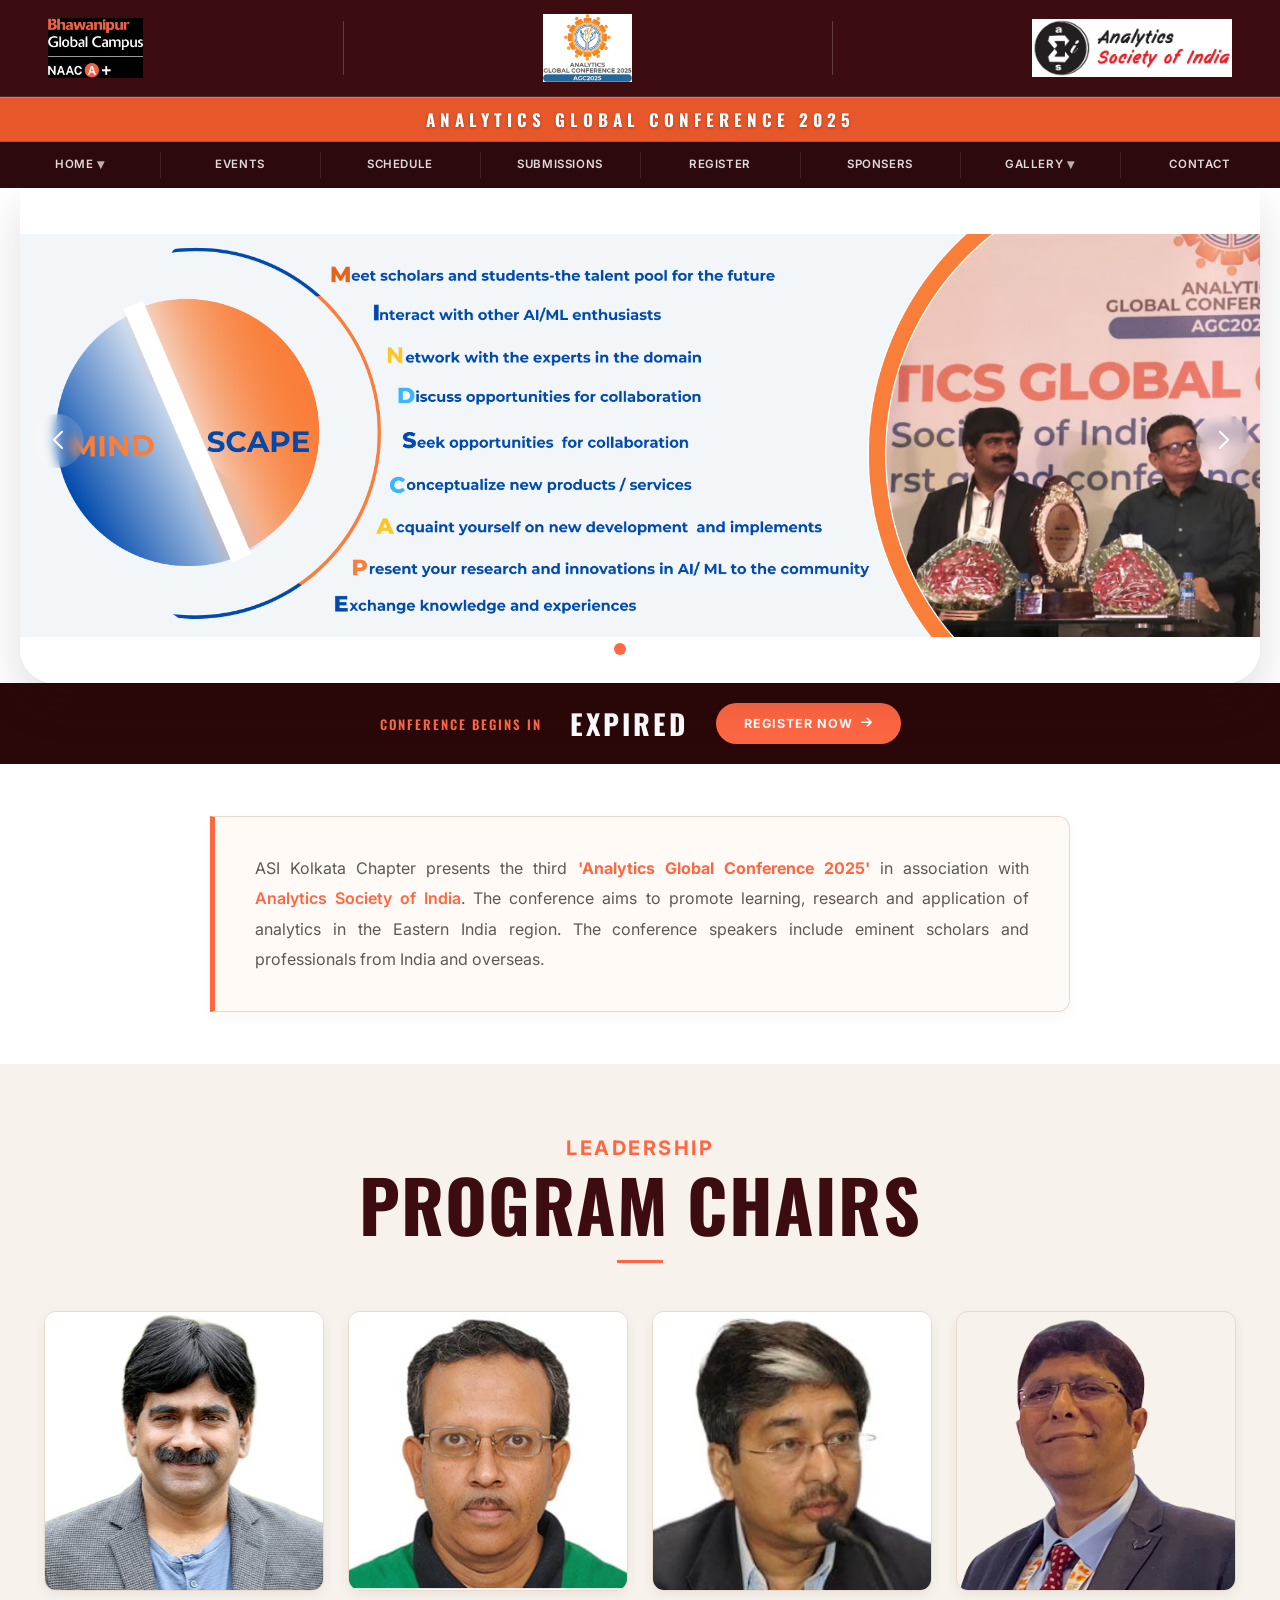
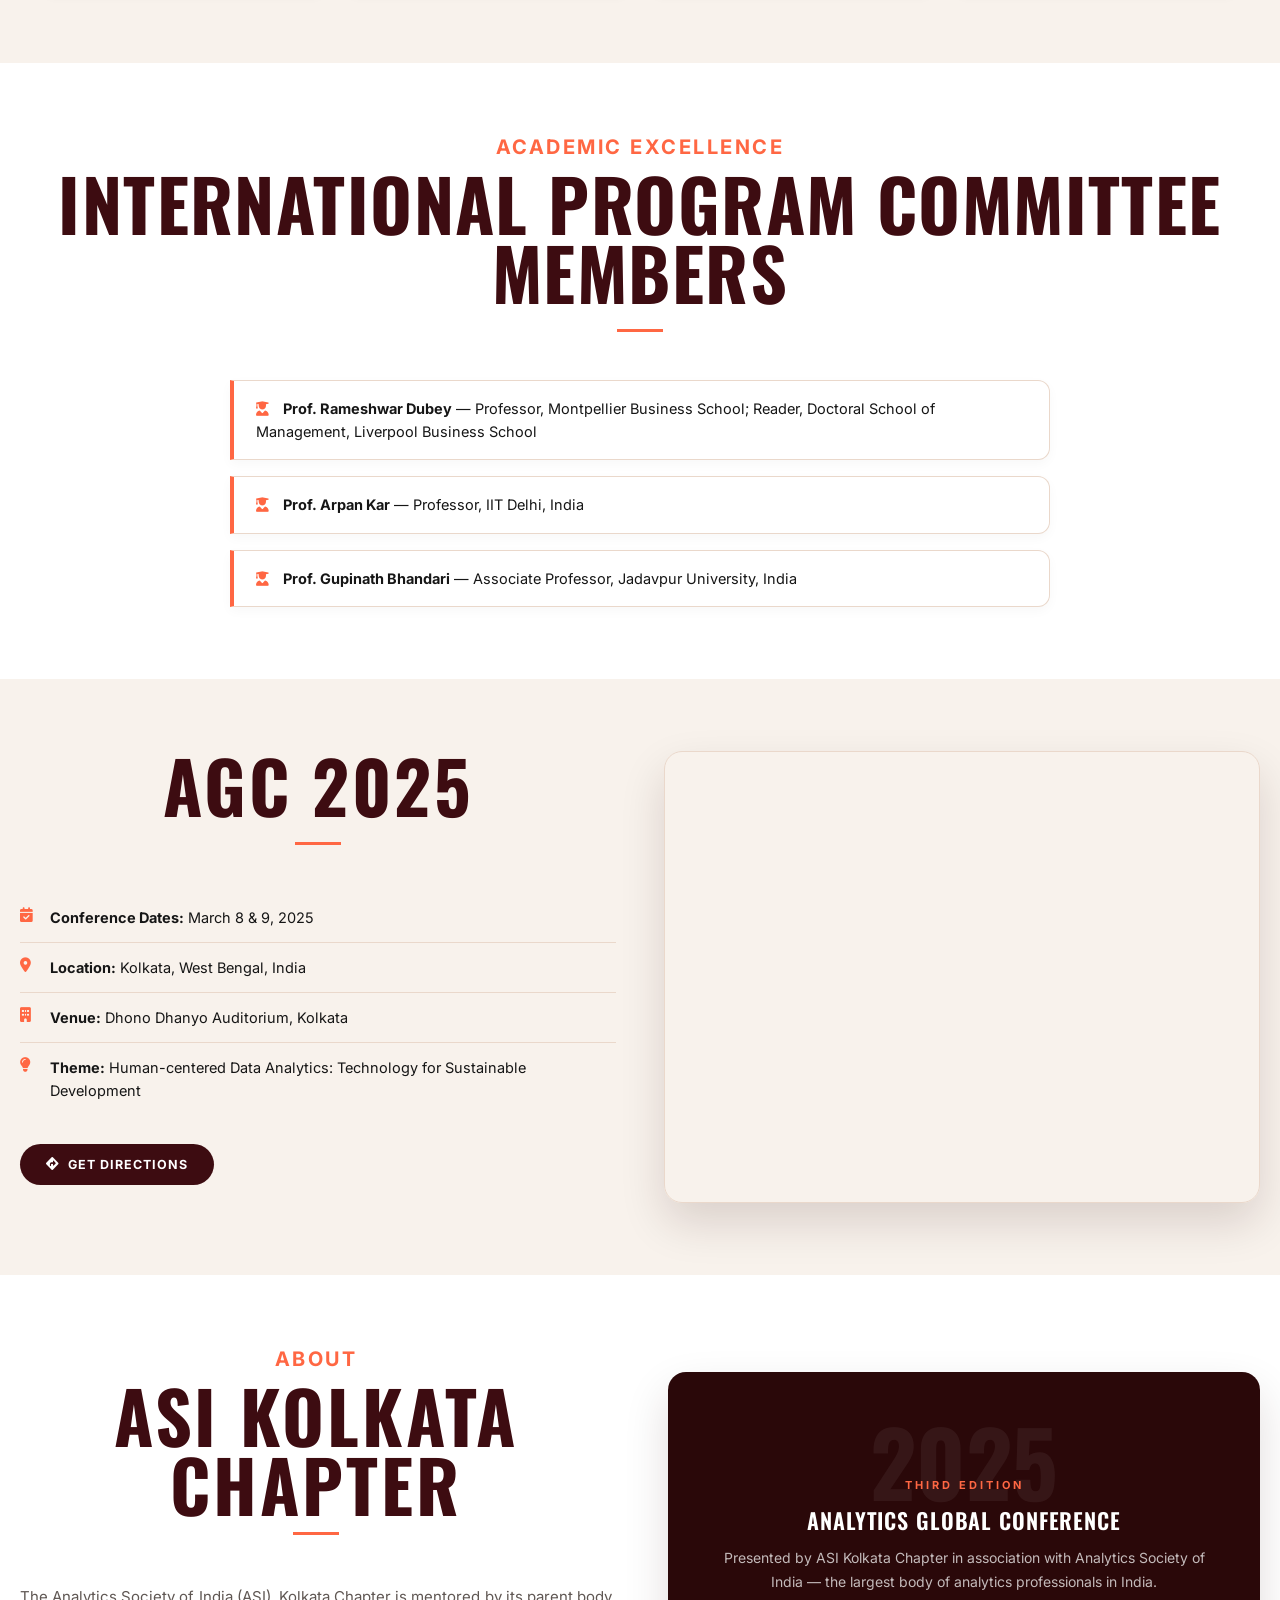
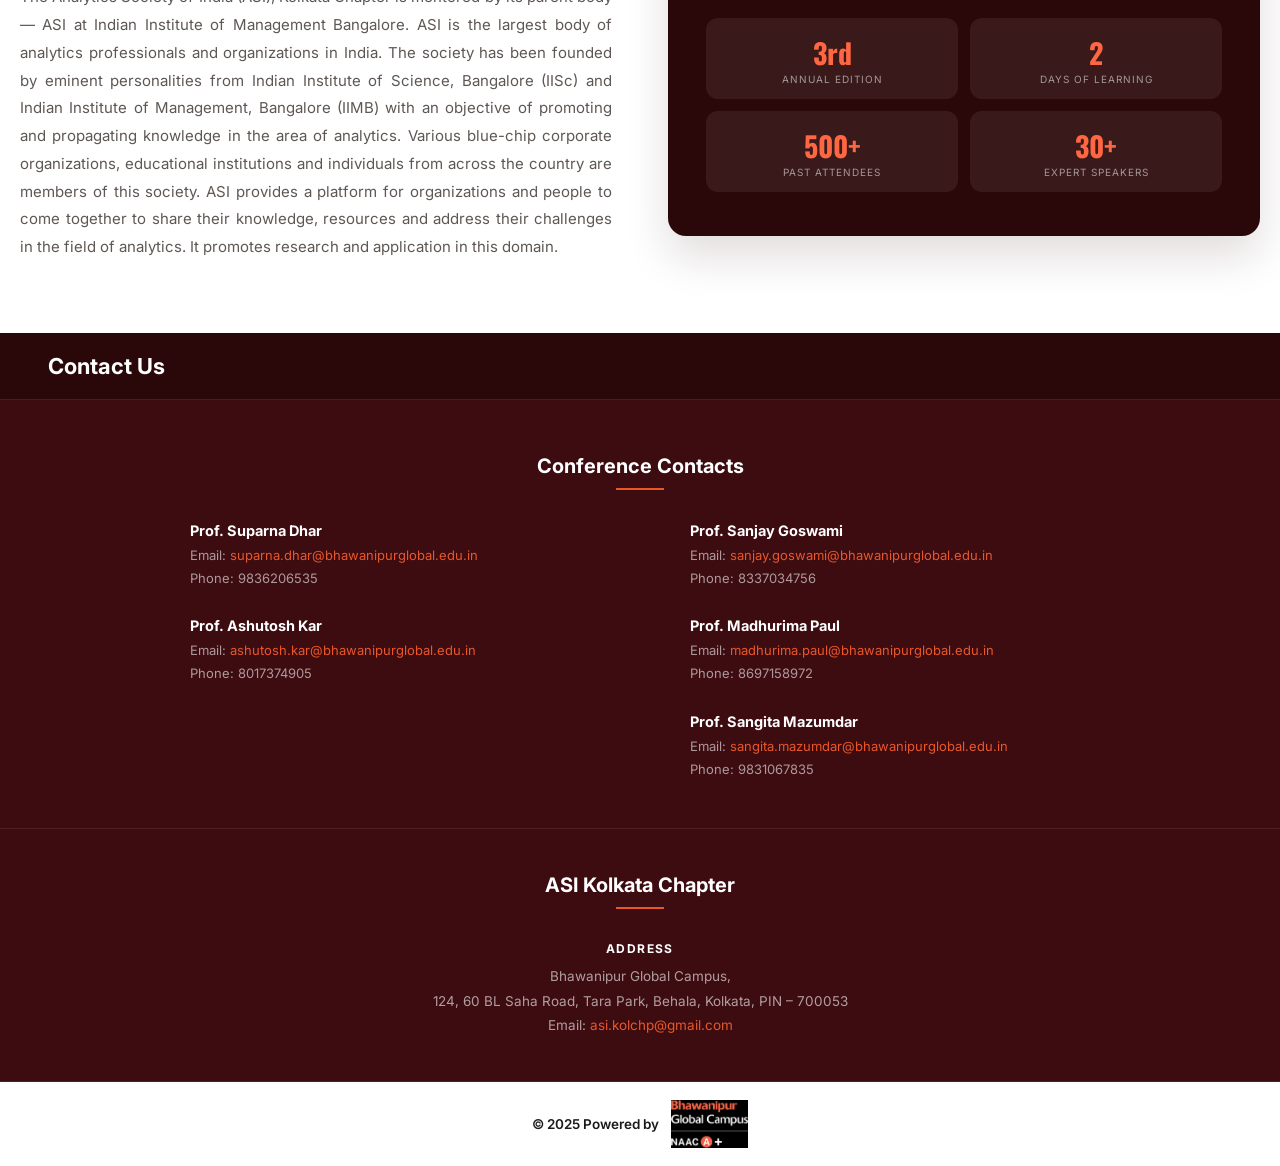
==== commit dfe306c6: "fixed" ====
--- a/index.html
+++ b/index.html
@@ -86,7 +86,6 @@
               <img src="/media/profdinesh - Copy.jpg" alt="Prof. Dinesh Kumar"
                 onerror="this.style.display='none';this.nextElementSibling.style.display='flex';">
               <div class="chair-ph" style="display:none;"><i class="fas fa-user-tie"></i></div>
-              <span class="flip-hint">Tap to view</span>
             </div>
             <div class="chair-back">
               <div class="chair-icon"><i class="fas fa-user-tie"></i></div>
@@ -104,7 +103,6 @@
               <img src="/media/indranil - Copy.png" alt="Prof. Indranil Bose"
                 onerror="this.style.display='none';this.nextElementSibling.style.display='flex';">
               <div class="chair-ph" style="display:none;"><i class="fas fa-user-tie"></i></div>
-              <span class="flip-hint">Tap to view</span>
             </div>
             <div class="chair-back">
               <div class="chair-icon"><i class="fas fa-user-tie"></i></div>
@@ -122,7 +120,6 @@
               <img src="/media/ambarish - Copy.jpg" alt="Mr. Ambarish Dasgupta"
                 onerror="this.style.display='none';this.nextElementSibling.style.display='flex';">
               <div class="chair-ph" style="display:none;"><i class="fas fa-user-tie"></i></div>
-              <span class="flip-hint">Tap to view</span>
             </div>
             <div class="chair-back">
               <div class="chair-icon"><i class="fas fa-user-tie"></i></div>
@@ -140,7 +137,6 @@
               <img src="/media/Deepankar Sinha - Copy.png" alt="Prof. Deepankar Sinha"
                 onerror="this.style.display='none';this.nextElementSibling.style.display='flex';">
               <div class="chair-ph" style="display:none;"><i class="fas fa-user-tie"></i></div>
-              <span class="flip-hint">Tap to view</span>
             </div>
             <div class="chair-back">
               <div class="chair-icon"><i class="fas fa-user-tie"></i></div>
--- a/css/index.css
+++ b/css/index.css
@@ -1,39 +1,30 @@
-/* ═══════════════════════════════════════
-       DESIGN TOKENS — identical to schedule.css
+
+       /* ═══════════════════════════════════════
+       DESIGN TOKENS
     ═══════════════════════════════════════ */
     :root {
-      --bgc-maroon: #3d0c11;
+      --bgc-maroon:      #3d0c11;
       --bgc-maroon-dark: #2a0809;
-      --bgc-maroon-mid: #56111a;
-      --bgc-orange: #ff6743;
+      --bgc-maroon-mid:  #56111a;
+      --bgc-orange:      #ff6743;
       --bgc-orange-dark: #eb5731;
-      --bgc-cream: #f8f2ec;
-      --bgc-surface: #fffaf6;
-      --bgc-border: #ead8cb;
-      --text-main: #161616;
-      --text-soft: #5f5753;
-      --shadow-soft: 0 20px 45px rgba(42, 8, 9, 0.14);
-      --radius-lg: 28px;
-      --radius-md: 18px;
-      --radius-sm: 12px;
-      --container: 1240px;
+      --bgc-cream:       #f8f2ec;
+      --bgc-surface:     #fffaf6;
+      --bgc-border:      #ead8cb;
+      --text-main:       #161616;
+      --text-soft:       #5f5753;
+      --shadow-soft:     0 20px 45px rgba(42, 8, 9, 0.14);
+      --radius-lg:       28px;
+      --radius-md:       18px;
+      --radius-sm:       12px;
+      --container:       1240px;
     }
 
     /* ═══════════════════════════════════════
        RESET / BASE
     ═══════════════════════════════════════ */
-    *,
-    *::before,
-    *::after {
-      margin: 0;
-      padding: 0;
-      box-sizing: border-box;
-    }
-
-    html {
-      scroll-behavior: smooth;
-    }
-
+    *, *::before, *::after { margin: 0; padding: 0; box-sizing: border-box; }
+    html { scroll-behavior: smooth; }
     body {
       font-family: 'Inter', sans-serif;
       color: var(--text-main);
@@ -42,16 +33,8 @@
         linear-gradient(180deg, #fff 0%, #fffaf6 100%);
       overflow-x: hidden;
     }
-
-    img {
-      max-width: 100%;
-      display: block;
-    }
-
-    a {
-      text-decoration: none;
-      color: inherit;
-    }
+    img { max-width: 100%; display: block; }
+    a { text-decoration: none; color: inherit; }
 
     /* ═══════════════════════════════════════
        LAYOUT
@@ -60,22 +43,9 @@
       width: min(100% - 32px, var(--container));
       margin: 0 auto;
     }
-
-    /* Section wrapper */
-    .section {
-      padding: 72px 0;
-    }
-
-    .section-alt {
-      background: var(--bgc-cream);
-    }
-
-    /* Section header (matches schedule "venue-header-box" spirit) */
-    .sec-hd {
-      text-align: center;
-      margin-bottom: 48px;
-    }
-
+    .section { padding: 72px 0; }
+    .section-alt { background: var(--bgc-cream); }
+    .sec-hd { text-align: center; margin-bottom: 48px; }
     .kicker {
       display: inline-block;
       font-size: 20px;
@@ -86,26 +56,22 @@
       color: var(--bgc-orange);
       margin-bottom: 10px;
     }
-
     .sec-title {
-  font-family: 'Oswald', sans-serif;
-  font-size: clamp(2.8rem, 5.6vw, 5rem);
-  font-weight: 700;
-  color: var(--bgc-maroon);
-  text-transform: uppercase;
-  letter-spacing: 0.02em;
-  line-height: 0.96;
-  margin-bottom: 22px;
-}
-
-
+      font-family: 'Oswald', sans-serif;
+      font-size: clamp(2.8rem, 5.6vw, 5rem);
+      font-weight: 700;
+      color: var(--bgc-maroon);
+      text-transform: uppercase;
+      letter-spacing: 0.02em;
+      line-height: 0.96;
+      margin-bottom: 22px;
+    }
     .sec-rule {
       width: 46px;
       height: 3px;
       background: var(--bgc-orange);
       margin: 0 auto 16px;
     }
-
     .sec-desc {
       font-size: 15.5px;
       color: var(--text-soft);
@@ -115,96 +81,9 @@
     }
 
     /* ═══════════════════════════════════════
-       HERO SLIDER
-    ═══════════════════════════════════════ */
-    .hero-section {
-      position: relative;
-      overflow: hidden;
-    }
-
-    .slides-wrap {
-      display: flex;
-      transition: transform .65s cubic-bezier(.4, 0, .2, 1);
-    }
-
-    .slide {
-      min-width: 100%;
-      position: relative;
-      overflow: hidden;
-    }
-
-    .slide img.slide-img {
-      width: 100%;
-      height: auto;
-      aspect-ratio: 16 / 7;
-      object-fit: contain;
-      background: #000;
-      display: block;
-    }
-
-    .sl-btn {
-      position: absolute;
-      top: 50%;
-      transform: translateY(-50%);
-      background: rgba(42, 8, 9, .80);
-      color: #fff;
-      border: none;
-      width: 48px;
-      height: 48px;
-      font-size: 18px;
-      cursor: pointer;
-      z-index: 10;
-      transition: background .18s;
-      display: flex;
-      align-items: center;
-      justify-content: center;
-      border-radius: 6px;
-    }
-
-    .sl-btn:hover {
-      background: var(--bgc-orange);
-    }
-
-    .sl-btn.prev {
-      left: 20px;
-    }
-
-    .sl-btn.next {
-      right: 20px;
-    }
-
-    .sl-dots {
-      position: absolute;
-      bottom: 18px;
-      left: 50%;
-      transform: translateX(-50%);
-      display: flex;
-      gap: 8px;
-      z-index: 5;
-    }
-
-    .dot {
-      width: 8px;
-      height: 8px;
-      background: rgba(255, 255, 255, .42);
-      cursor: pointer;
-      transition: background .2s, width .25s;
-      border-radius: 99px;
-    }
-
-    .dot.active {
-      background: var(--bgc-orange);
-      width: 24px;
-    }
-
-    /* ═══════════════════════════════════════
        COUNTDOWN BAR
     ═══════════════════════════════════════ */
-    .countdown-bar {
-      background: var(--bgc-maroon-dark);
-      padding: 20px 0;
-    }
-
+    .countdown-bar { background: var(--bgc-maroon-dark); padding: 20px 0; }
     .countdown-inner {
       display: flex;
       align-items: center;
@@ -212,7 +91,6 @@
       gap: 28px;
       flex-wrap: wrap;
     }
-
     .cnt-lbl {
       font-family: 'Oswald', sans-serif;
       font-size: 13px;
@@ -221,18 +99,8 @@
       letter-spacing: 2px;
       color: var(--bgc-orange);
     }
-
-    .cnt-units {
-      display: flex;
-      align-items: center;
-      gap: 4px;
-    }
-
-    .cnt-u {
-      text-align: center;
-      min-width: 58px;
-    }
-
+    .cnt-units { display: flex; align-items: center; gap: 4px; }
+    .cnt-u { text-align: center; min-width: 58px; }
     .cnt-n {
       display: block;
       font-family: 'Oswald', sans-serif;
@@ -241,21 +109,8 @@
       color: #fff;
       line-height: 1;
     }
-
-    .cnt-ul {
-      font-size: 9px;
-      text-transform: uppercase;
-      letter-spacing: 1.5px;
-      color: rgba(255, 255, 255, .45);
-    }
-
-    .cnt-c {
-      font-size: 28px;
-      color: var(--bgc-orange);
-      font-weight: 300;
-      padding-bottom: 12px;
-    }
-
+    .cnt-ul { font-size: 9px; text-transform: uppercase; letter-spacing: 1.5px; color: rgba(255,255,255,.45); }
+    .cnt-c { font-size: 28px; color: var(--bgc-orange); font-weight: 300; padding-bottom: 12px; }
     .btn-fill {
       background: var(--bgc-orange);
       color: #fff;
@@ -271,19 +126,12 @@
       border-radius: 99px;
       transition: background .2s, transform .2s;
     }
-
-    .btn-fill:hover {
-      background: var(--bgc-orange-dark);
-      transform: translateY(-2px);
-    }
+    .btn-fill:hover { background: var(--bgc-orange-dark); transform: translateY(-2px); }
 
     /* ═══════════════════════════════════════
        INTRO TEXT
     ═══════════════════════════════════════ */
-    .intro-section {
-      padding: 52px 0;
-    }
-
+    .intro-section { padding: 52px 0; }
     .intro-text {
       font-size: 16px;
       color: var(--text-soft);
@@ -296,24 +144,17 @@
       border: 1px solid var(--bgc-border);
       border-left: 5px solid var(--bgc-orange);
       border-radius: 0 var(--radius-sm) var(--radius-sm) 0;
-      box-shadow: 0 6px 16px rgba(0, 0, 0, 0.03);
-    }
-
-    .intro-text b {
-      color: var(--bgc-orange);
-    }
-
-    .intro-text a {
-      color: var(--bgc-orange);
-      font-weight: 600;
-    }
-
-    .intro-text a:hover {
-      text-decoration: underline;
-    }
-
-     /* ═══════════════════════════════════════
+      box-shadow: 0 6px 16px rgba(0,0,0,0.03);
+    }
+    .intro-text b { color: var(--bgc-orange); }
+    .intro-text a { color: var(--bgc-orange); font-weight: 600; }
+    .intro-text a:hover { text-decoration: underline; }
+
+    /* ═══════════════════════════════════════
        PROGRAM CHAIRS — FLIP CARDS
+       NOTE: NO :hover rule on .chair-card here.
+       All flipping is handled exclusively by JS
+       so touch and mouse behave identically.
     ═══════════════════════════════════════ */
     .chairs-grid {
       display: flex;
@@ -325,140 +166,130 @@
     .chair-card {
       width: 280px;
       flex-shrink: 0;
-    perspective: 1000px;
-    aspect-ratio: 1 / 1;
-    cursor: pointer;
+      perspective: 1000px;
+      aspect-ratio: 1 / 1;
+      cursor: pointer;
+      user-select: none;
+      -webkit-user-select: none;
+      -webkit-tap-highlight-color: transparent;
+    }
+
+    .chair-inner {
+      position: relative;
+      width: 100%;
+      height: 100%;
+      transform-style: preserve-3d;
+      transition: transform 0.7s cubic-bezier(0.4, 0.2, 0.2, 1);
+    }
+
+    /* JS-only flip — no CSS :hover so touch devices don't get stuck */
+    .chair-card.flipped .chair-inner {
+      transform: rotateY(180deg);
+    }
+
+    /* Desktop/laptop hover flip — only fires on devices with a real pointer (mouse).
+   The @media (hover: hover) and (pointer: fine) guard ensures touch devices
+   are completely unaffected. */
+@media (hover: hover) and (pointer: fine) {
+  .chair-card:hover .chair-inner {
+    transform: rotateY(180deg);
+  }
+  .chair-card:hover .flip-hint {
+    opacity: 0;
+  }
 }
 
-.chair-inner {
-    position: relative;
-    width: 100%;
-    height: 100%;
-    transform-style: preserve-3d;
-    transition: transform 0.6s cubic-bezier(0.4, 0, 0.2, 1);
-}
-
-    .chair-card:hover .chair-inner,
-.chair-card.flipped .chair-inner {
-    transform: rotateY(180deg);
-}
-
-.chair-front,
-.chair-back {
-    position: absolute;
-    inset: 0;
-    backface-visibility: hidden;
-    -webkit-backface-visibility: hidden;
-    overflow: hidden;
-}
+    .chair-front,
+    .chair-back {
+      position: absolute;
+      inset: 0;
+      backface-visibility: hidden;
+      -webkit-backface-visibility: hidden;
+      overflow: hidden;
+      border-radius: var(--radius-sm);
+    }
 
     .chair-front {
-    background: var(--bgc-cream);
-    border: 1px solid var(--bgc-border);
-}
-
-.chair-front img {
-    width: 100%;
-    height: 100%;
-    object-fit: cover;
-    object-position: top;
-    display: block;
-}
-
-.chair-front .chair-ph {
-    width: 100%;
-    height: 100%;
-    display: flex;
-    align-items: center;
-    justify-content: center;
-    font-size: 64px;
-    color: var(--bgc-orange);
-}
+      background: var(--bgc-cream);
+      border: 1px solid var(--bgc-border);
+      box-shadow: 0 4px 12px rgba(0,0,0,0.06);
+      transition: box-shadow 0.3s ease, border-color 0.3s ease;
+    }
+
+    /* Subtle lift shadow when open */
+    .chair-card.flipped .chair-front {
+      box-shadow: 0 12px 28px rgba(61,12,17,0.15);
+      border-color: rgba(255, 103, 67, 0.3);
+    }
+
+    .chair-front img {
+      width: 100%;
+      height: 100%;
+      object-fit: cover;
+      object-position: top;
+      display: block;
+    }
+
+    .chair-front .chair-ph {
+      width: 100%;
+      height: 100%;
+      display: flex;
+      align-items: center;
+      justify-content: center;
+      font-size: 64px;
+      color: var(--bgc-orange);
+    }
 
     .flip-hint {
-    position: absolute;
-    bottom: 12px;
-    right: 12px;
-    background: rgba(42, 8, 9, 0.72);
-    color: #fff;
-    font-size: 10px;
-    font-weight: 700;
-    text-transform: uppercase;
-    letter-spacing: 0.08em;
-    padding: 5px 10px;
-    border-radius: 99px;
-    pointer-events: none;
-    opacity: 0.85;
-}
-
-.chair-back {
-    background: var(--bgc-maroon-dark);
-    transform: rotateY(180deg);
-    display: flex;
-    flex-direction: column;
-    align-items: center;
-    justify-content: center;
-    padding: 28px 22px;
-    text-align: center;
-    border: 1px solid var(--bgc-maroon-mid);
-}
-
-.chair-back::before {
-    content: '';
-    position: absolute;
-    top: 0;
-    left: 0;
-    right: 0;
-    height: 4px;
-    background: var(--bgc-orange);
-    border-radius: 0;
-    display: none;
-}
-
-.chair-back .chair-icon {
-    width: 56px;
-    height: 56px;
-    border-radius: 50%;
-    background: rgba(255, 103, 67, 0.15);
-    border: 2px solid var(--bgc-orange);
-    display: none;
-    align-items: center;
-    justify-content: center;
-    font-size: 22px;
-    color: var(--bgc-orange);
-    margin-bottom: 16px;
-    flex-shrink: 0;
-}
-
+      position: absolute;
+      bottom: 12px;
+      right: 12px;
+      background: rgba(42,8,9,0.72);
+      color: #fff;
+      font-size: 10px;
+      font-weight: 700;
+      text-transform: uppercase;
+      letter-spacing: 0.08em;
+      padding: 5px 10px;
+      border-radius: 99px;
+      pointer-events: none;
+      opacity: 0.85;
+      transition: opacity 0.3s ease;
+    }
+
+    /* Hide hint once flipped */
+    .chair-card.flipped .flip-hint {
+      opacity: 0;
+    }
+
+    .chair-back {
+      background: var(--bgc-maroon-dark);
+      transform: rotateY(180deg);
+      display: flex;
+      flex-direction: column;
+      align-items: center;
+      justify-content: center;
+      padding: 28px 22px;
+      text-align: center;
+      border: 1px solid var(--bgc-maroon-mid);
+      box-shadow: 0 8px 24px rgba(61,12,17,0.25);
+    }
+
+    .chair-back .chair-icon { display: none; }
     .chair-back h4 {
-    font-family: 'Inter', sans-serif;
-    font-size: 19px;
-    font-weight: 700;
-    color: #ffffff;
-    text-transform: none;
-    letter-spacing: 0;
-    line-height: 1.3;
-    margin-bottom: 10px;
-}
-
-.chair-back p {
-    font-size: 13px;
-    color: var(--bgc-orange);
-    line-height: 1.6;
-}
-
-.chair-back .chair-divider {
-    width: 36px;
-    height: 2px;
-    background: var(--bgc-orange);
-    border-radius: 99px;
-    margin: 10px auto;
-    display: none;
-}
-
-.chair-card.flipped .chair-inner {
-    transform: rotateY(180deg);
-}
+      font-family: 'Inter', sans-serif;
+      font-size: 19px;
+      font-weight: 700;
+      color: #fff;
+      line-height: 1.3;
+      margin-bottom: 10px;
+    }
+    .chair-back p {
+      font-size: 13px;
+      color: var(--bgc-orange);
+      line-height: 1.6;
+    }
+    .chair-back .chair-divider { display: none; }
 
     /* ═══════════════════════════════════════
        INTERNATIONAL PROGRAM COMMITTEE
@@ -492,13 +323,7 @@
     /* ═══════════════════════════════════════
        MAP + CONFERENCE INFO
     ═══════════════════════════════════════ */
-    .map-grid {
-      display: grid;
-      grid-template-columns: 1fr 1fr;
-      gap: 48px;
-      align-items: start;
-    }
-
+    .map-grid { display: grid; grid-template-columns: 1fr 1fr; gap: 48px; align-items: start; }
     .conf-info h2 {
       font-family: 'Oswald', sans-serif;
       font-weight: 700;
@@ -507,12 +332,7 @@
       letter-spacing: 0.04em;
       margin-bottom: 22px;
     }
-
-    .conf-list {
-      list-style: none;
-      margin-bottom: 28px;
-    }
-
+    .conf-list { list-style: none; margin-bottom: 28px; }
     .conf-list li {
       display: flex;
       gap: 14px;
@@ -523,18 +343,8 @@
       align-items: flex-start;
       line-height: 1.6;
     }
-
-    .conf-list li:last-child {
-      border-bottom: none;
-    }
-
-    .conf-list li i {
-      color: var(--bgc-orange);
-      width: 16px;
-      margin-top: 2px;
-      flex-shrink: 0;
-    }
-
+    .conf-list li:last-child { border-bottom: none; }
+    .conf-list li i { color: var(--bgc-orange); width: 16px; margin-top: 2px; flex-shrink: 0; }
     .btn-dir {
       background: var(--bgc-maroon);
       color: #fff;
@@ -550,36 +360,19 @@
       border-radius: 99px;
       transition: background .2s, transform .2s;
     }
-
-    .btn-dir:hover {
-      background: var(--bgc-orange);
-      transform: translateY(-2px);
-    }
-
+    .btn-dir:hover { background: var(--bgc-orange); transform: translateY(-2px); }
     .map-embed {
       border: 1px solid var(--bgc-border);
       border-radius: var(--radius-md);
       overflow: hidden;
       box-shadow: var(--shadow-soft);
     }
-
-    .map-embed iframe {
-      width: 100%;
-      height: 450px;
-      border: none;
-      display: block;
-    }
+    .map-embed iframe { width: 100%; height: 450px; border: none; display: block; }
 
     /* ═══════════════════════════════════════
        ABOUT ASI
     ═══════════════════════════════════════ */
-    .about-grid {
-      display: grid;
-      grid-template-columns: 1fr 1fr;
-      gap: 56px;
-      align-items: center;
-    }
-
+    .about-grid { display: grid; grid-template-columns: 1fr 1fr; gap: 56px; align-items: center; }
     .about-txt h2 {
       font-family: 'Oswald', sans-serif;
       font-weight: 700;
@@ -588,15 +381,7 @@
       letter-spacing: 0.04em;
       margin-bottom: 14px;
     }
-
-    .about-txt p {
-      font-size: 15px;
-      color: var(--text-soft);
-      line-height: 1.85;
-      text-align: justify;
-    }
-
-    /* Visual box: dark maroon, matches schedule "venue-title" language */
+    .about-txt p { font-size: 15px; color: var(--text-soft); line-height: 1.85; text-align: justify; }
     .about-visual {
       background: var(--bgc-maroon-dark);
       padding: 44px 38px;
@@ -605,16 +390,14 @@
       border-radius: var(--radius-md);
       box-shadow: var(--shadow-soft);
     }
-
     .av-year {
       font-family: 'Oswald', sans-serif;
       font-size: 90px;
       font-weight: 700;
-      color: rgba(255, 255, 255, .06);
+      color: rgba(255,255,255,.06);
       line-height: 1;
       margin-bottom: -28px;
     }
-
     .av-tag {
       font-size: 11px;
       text-transform: uppercase;
@@ -624,7 +407,6 @@
       display: block;
       font-weight: 700;
     }
-
     .about-visual h3 {
       font-family: 'Oswald', sans-serif;
       font-size: 22px;
@@ -633,241 +415,39 @@
       letter-spacing: 0.04em;
       margin-bottom: 10px;
     }
-
-    .about-visual p {
-      font-size: 14px;
-      color: rgba(255, 255, 255, .72);
-      line-height: 1.7;
-    }
-
-    .stats2 {
-      display: grid;
-      grid-template-columns: 1fr 1fr;
-      gap: 12px;
-      margin-top: 24px;
-    }
-
+    .about-visual p { font-size: 14px; color: rgba(255,255,255,.72); line-height: 1.7; }
+    .stats2 { display: grid; grid-template-columns: 1fr 1fr; gap: 12px; margin-top: 24px; }
     .stat {
-      background: rgba(255, 255, 255, .07);
+      background: rgba(255,255,255,.07);
       padding: 14px;
       text-align: center;
       border-radius: var(--radius-sm);
     }
-
-    .stat .sn {
-      font-family: 'Oswald', sans-serif;
-      font-size: 28px;
-      font-weight: 700;
-      color: var(--bgc-orange);
-    }
-
-    .stat .sl {
-      font-size: 10px;
-      text-transform: uppercase;
-      letter-spacing: 1px;
-      color: rgba(255, 255, 255, .55);
-    }
-
-    /* ═══════════════════════════════════════
-       CONTACT
-    ═══════════════════════════════════════ */
-    .contact-grid {
-      display: grid;
-      grid-template-columns: 1fr 1fr;
-      gap: 28px;
-    }
-
-    .con-box {
-      background: #fff;
-      border: 1px solid var(--bgc-border);
-      border-radius: var(--radius-md);
-      padding: 30px;
-      box-shadow: 0 6px 16px rgba(0, 0, 0, 0.03);
-      transition: box-shadow .25s, transform .25s;
-    }
-
-    .con-box:hover {
-      box-shadow: 0 16px 32px rgba(255, 103, 67, .08);
-      transform: translateY(-3px);
-    }
-
-    .con-box h3 {
-      font-family: 'Oswald', sans-serif;
-      font-size: 18px;
-      font-weight: 600;
-      color: var(--bgc-maroon);
-      text-transform: uppercase;
-      letter-spacing: 0.04em;
-      margin-bottom: 20px;
-      padding-bottom: 12px;
-      border-bottom: 2px solid var(--bgc-orange);
-    }
-
-    .c-p {
-      margin-bottom: 16px;
-      padding-bottom: 16px;
-      border-bottom: 1px solid var(--bgc-border);
-    }
-
-    .c-p:last-child {
-      border-bottom: none;
-      margin-bottom: 0;
-      padding-bottom: 0;
-    }
-
-    .c-p h4 {
-      font-size: 13px;
-      font-weight: 700;
-      color: var(--bgc-maroon);
-      margin-bottom: 4px;
-      text-transform: uppercase;
-      letter-spacing: 0.05em;
-    }
-
-    .c-p a {
-      display: flex;
-      align-items: center;
-      gap: 8px;
-      font-size: 12.5px;
-      color: var(--text-soft);
-      line-height: 2;
-    }
-
-    .c-p a:hover {
-      color: var(--bgc-orange);
-    }
-
-    .c-p a i {
-      color: var(--bgc-orange);
-      width: 13px;
-      flex-shrink: 0;
-    }
-
-    .c-p span {
-      display: flex;
-      align-items: center;
-      gap: 8px;
-      font-size: 12.5px;
-      color: var(--text-soft);
-      line-height: 2;
-    }
-
-    .c-p span i {
-      color: var(--bgc-orange);
-      width: 13px;
-      flex-shrink: 0;
-    }
-
-    .social-row {
-      display: flex;
-      gap: 10px;
-      margin-top: 14px;
-    }
-
-    .soc-btn {
-      width: 42px;
-      height: 42px;
-      border-radius: 99px;
-      border: 1.5px solid var(--bgc-orange);
-      display: flex;
-      align-items: center;
-      justify-content: center;
-      color: var(--bgc-orange);
-      font-size: 15px;
-      transition: background .17s, color .17s;
-    }
-
-    .soc-btn:hover {
-      background: var(--bgc-orange);
-      color: #fff;
-    }
-
-    /* ═══════════════════════════════════════
-       FLOATING CTA
-    ═══════════════════════════════════════ */
-    .floating-ctas {
-      position: fixed;
-      bottom: 0;
-      right: 0;
-      display: flex;
-      z-index: 900;
-    }
-
-    .f-btn {
-      display: flex;
-      align-items: center;
-      gap: 10px;
-      padding: 14px 24px;
-      font-family: 'Inter', sans-serif;
-      font-size: 12px;
-      font-weight: 700;
-      text-transform: uppercase;
-      letter-spacing: 1px;
-      cursor: pointer;
-      border: none;
-    }
-
-    .f-btn-reg {
-      background: var(--bgc-orange);
-      color: #fff;
-      transition: background .17s;
-    }
-
-    .f-btn-reg:hover {
-      background: var(--bgc-orange-dark);
-    }
-
-    .f-arrow {
-      width: 26px;
-      height: 26px;
-      border: 1.5px solid currentColor;
-      border-radius: 50%;
-      display: flex;
-      align-items: center;
-      justify-content: center;
-      font-size: 11px;
-    }
-
-    /* ═══════════════════════════════════════
-       RESPONSIVE
-    ═══════════════════════════════════════ */
-    @media (max-width: 860px) {
-
-      .map-grid,
-      .about-grid,
-      .contact-grid {
-        grid-template-columns: 1fr;
-      }
-
-      .slide img.slide-img {
-        height: 380px;
-      }
-    }
-
-    @media (max-width: 600px) {
-      .floating-ctas {
-        display: none;
-      }
-
-      .slide img.slide-img {
-        height: 260px;
-      }
-
-      .intro-text {
-        padding: 24px 20px;
-      }
-
-      .countdown-inner {
-        gap: 16px;
-      }
-    }
-
-    @media (max-width: 480px) {
-      .schedule-tabs {
-        gap: 10px;
-      }
-
-      .cnt-n {
-        font-size: 28px;
-      }
-    }+    .stat .sn { font-family: 'Oswald', sans-serif; font-size: 28px; font-weight: 700; color: var(--bgc-orange); }
+    .stat .sl { font-size: 10px; text-transform: uppercase; letter-spacing: 1px; color: rgba(255,255,255,.55); }
+
+    /* ═══════════════════════════════════════
+   RESPONSIVE
+═══════════════════════════════════════ */
+@media (max-width: 860px) {
+  .map-grid,
+  .about-grid {
+    grid-template-columns: 1fr;
+  }
+}
+
+@media (max-width: 600px) {
+  .intro-text {
+    padding: 24px 20px;
+  }
+
+  .countdown-inner {
+    gap: 16px;
+  }
+}
+
+@media (max-width: 480px) {
+  .cnt-n {
+    font-size: 28px;
+  }
+}
